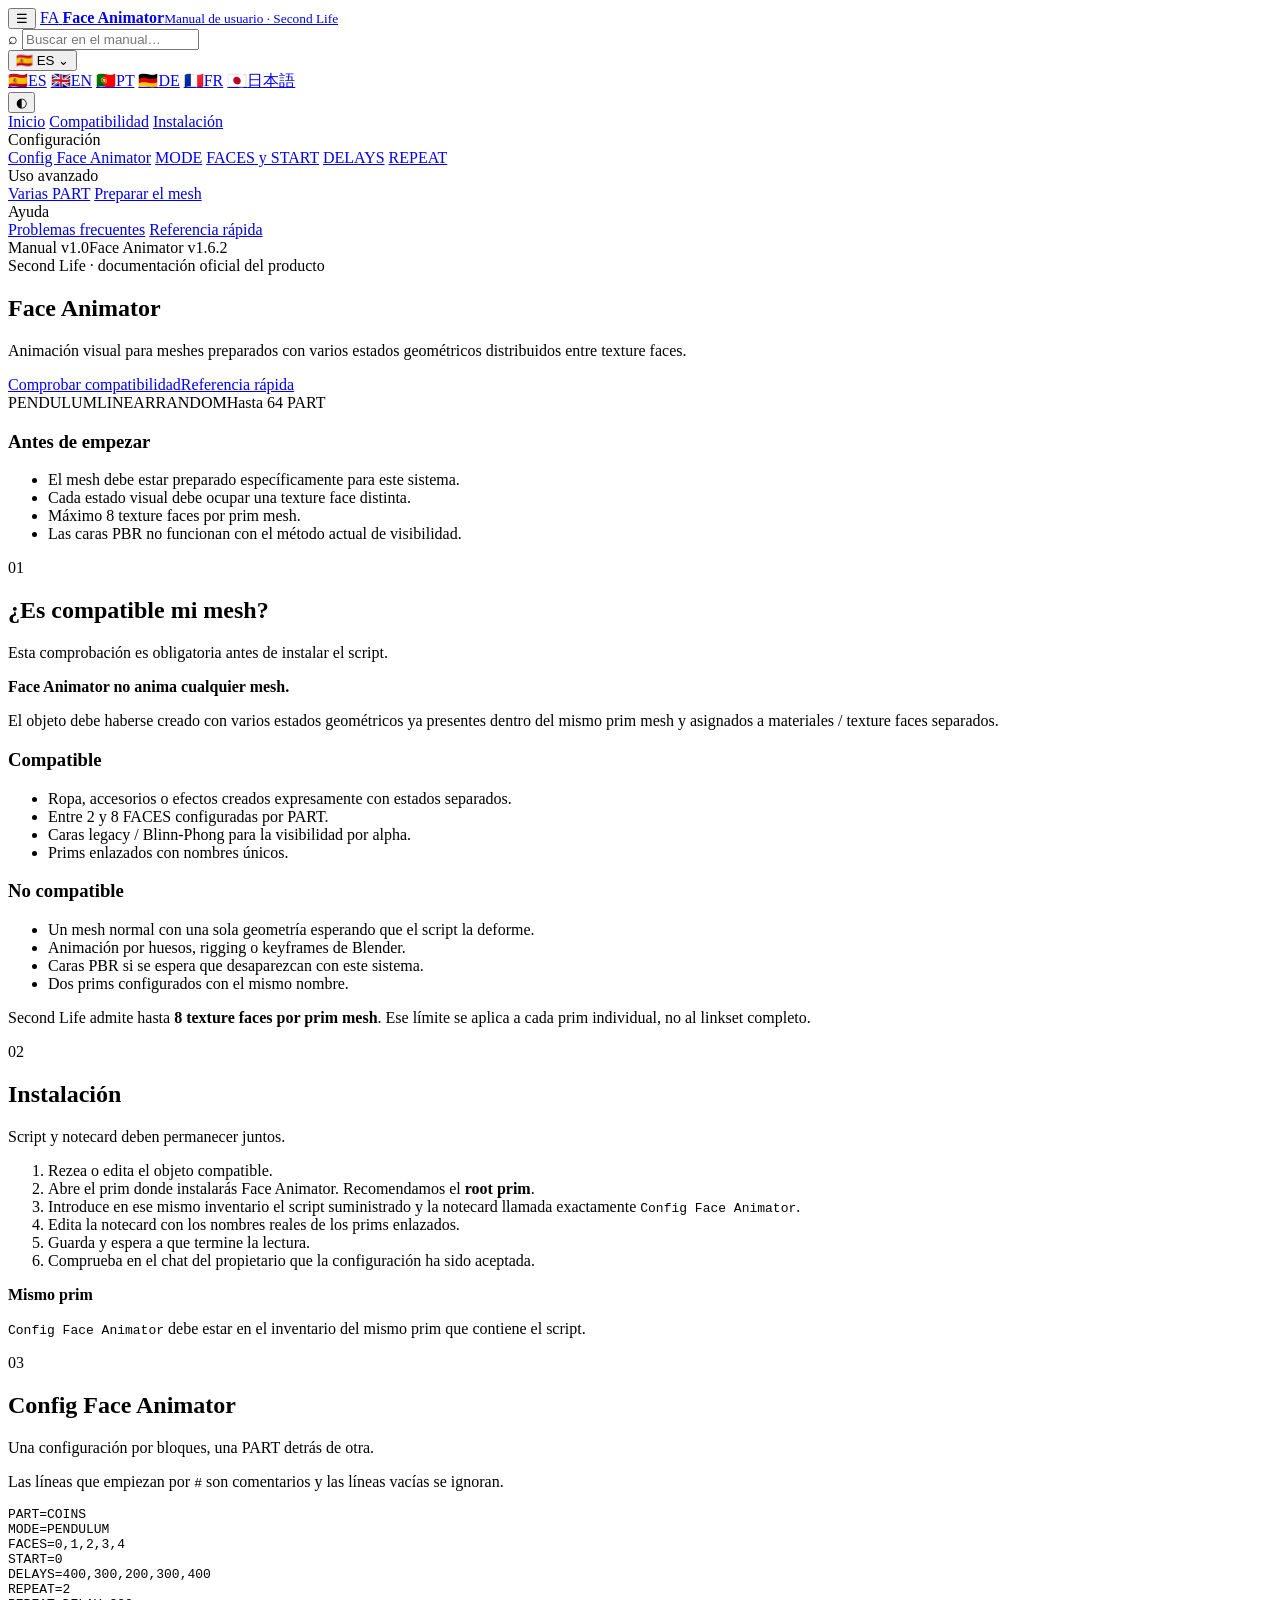
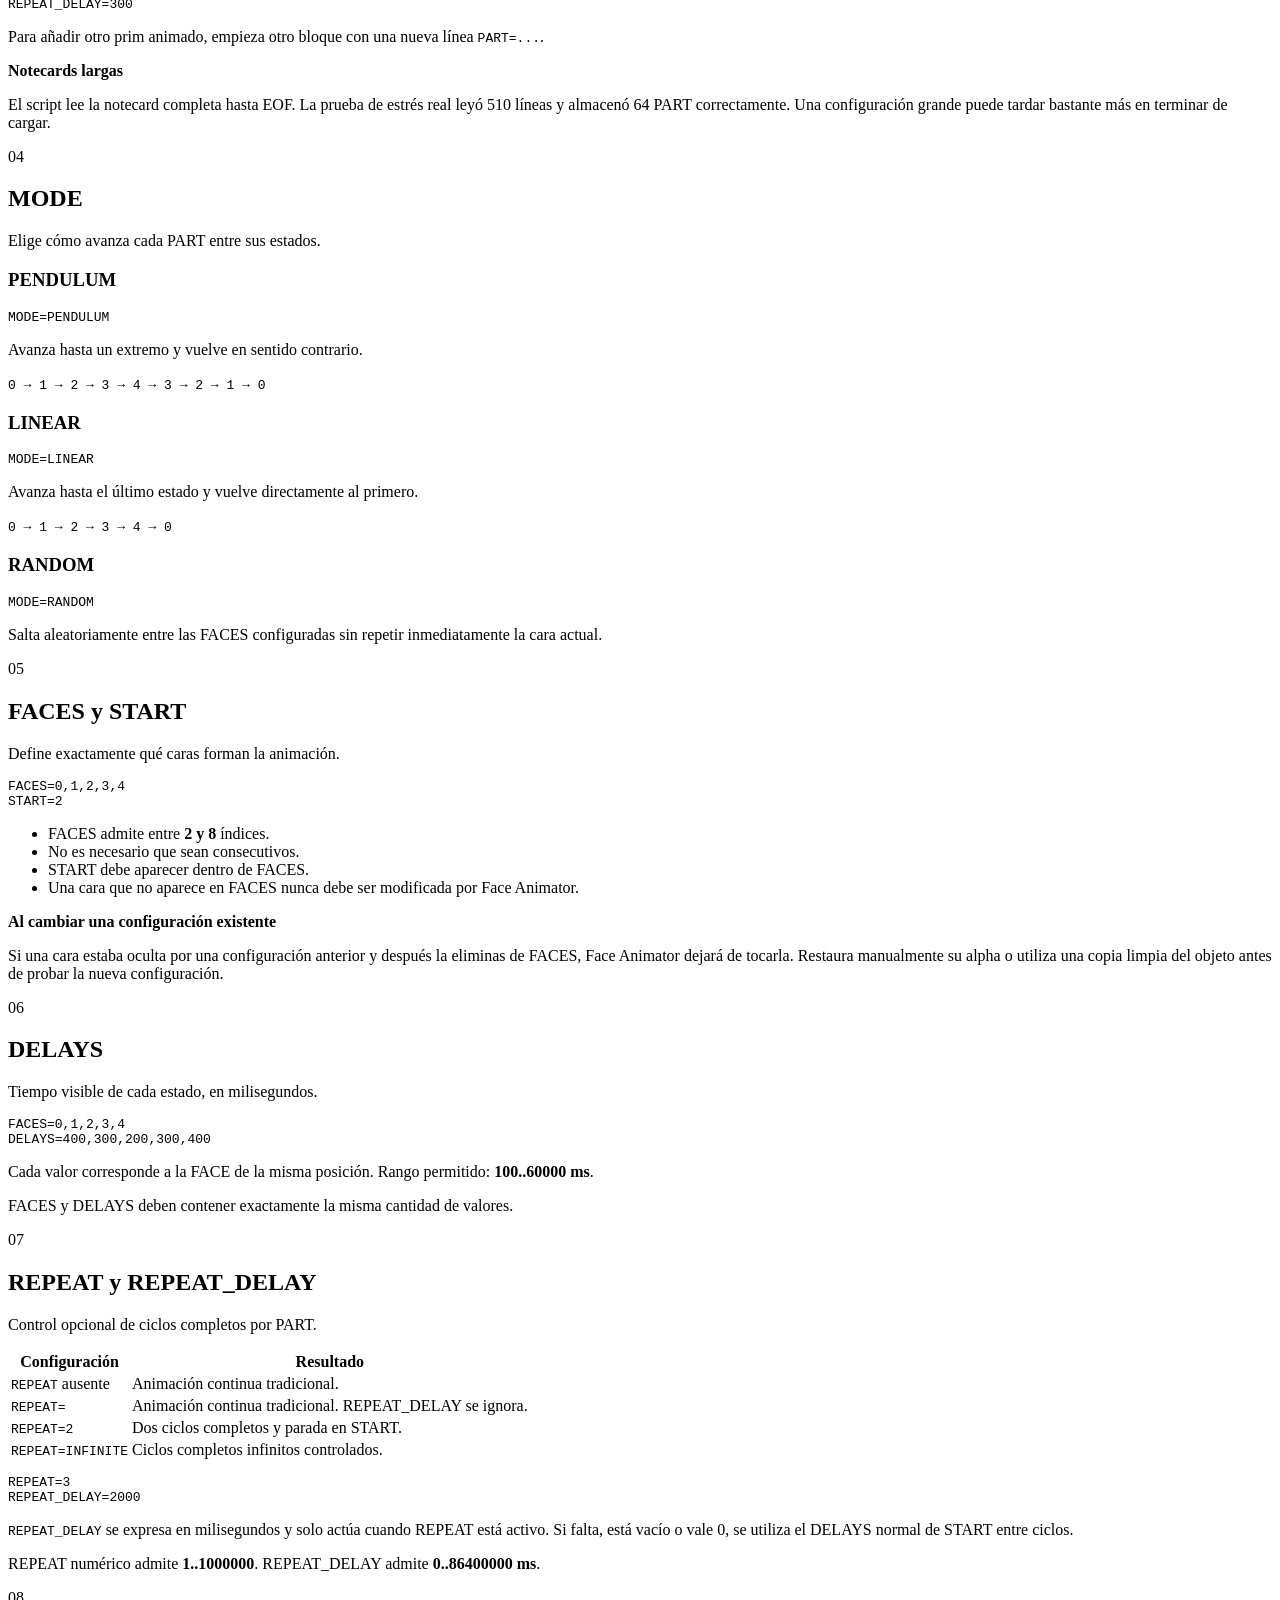
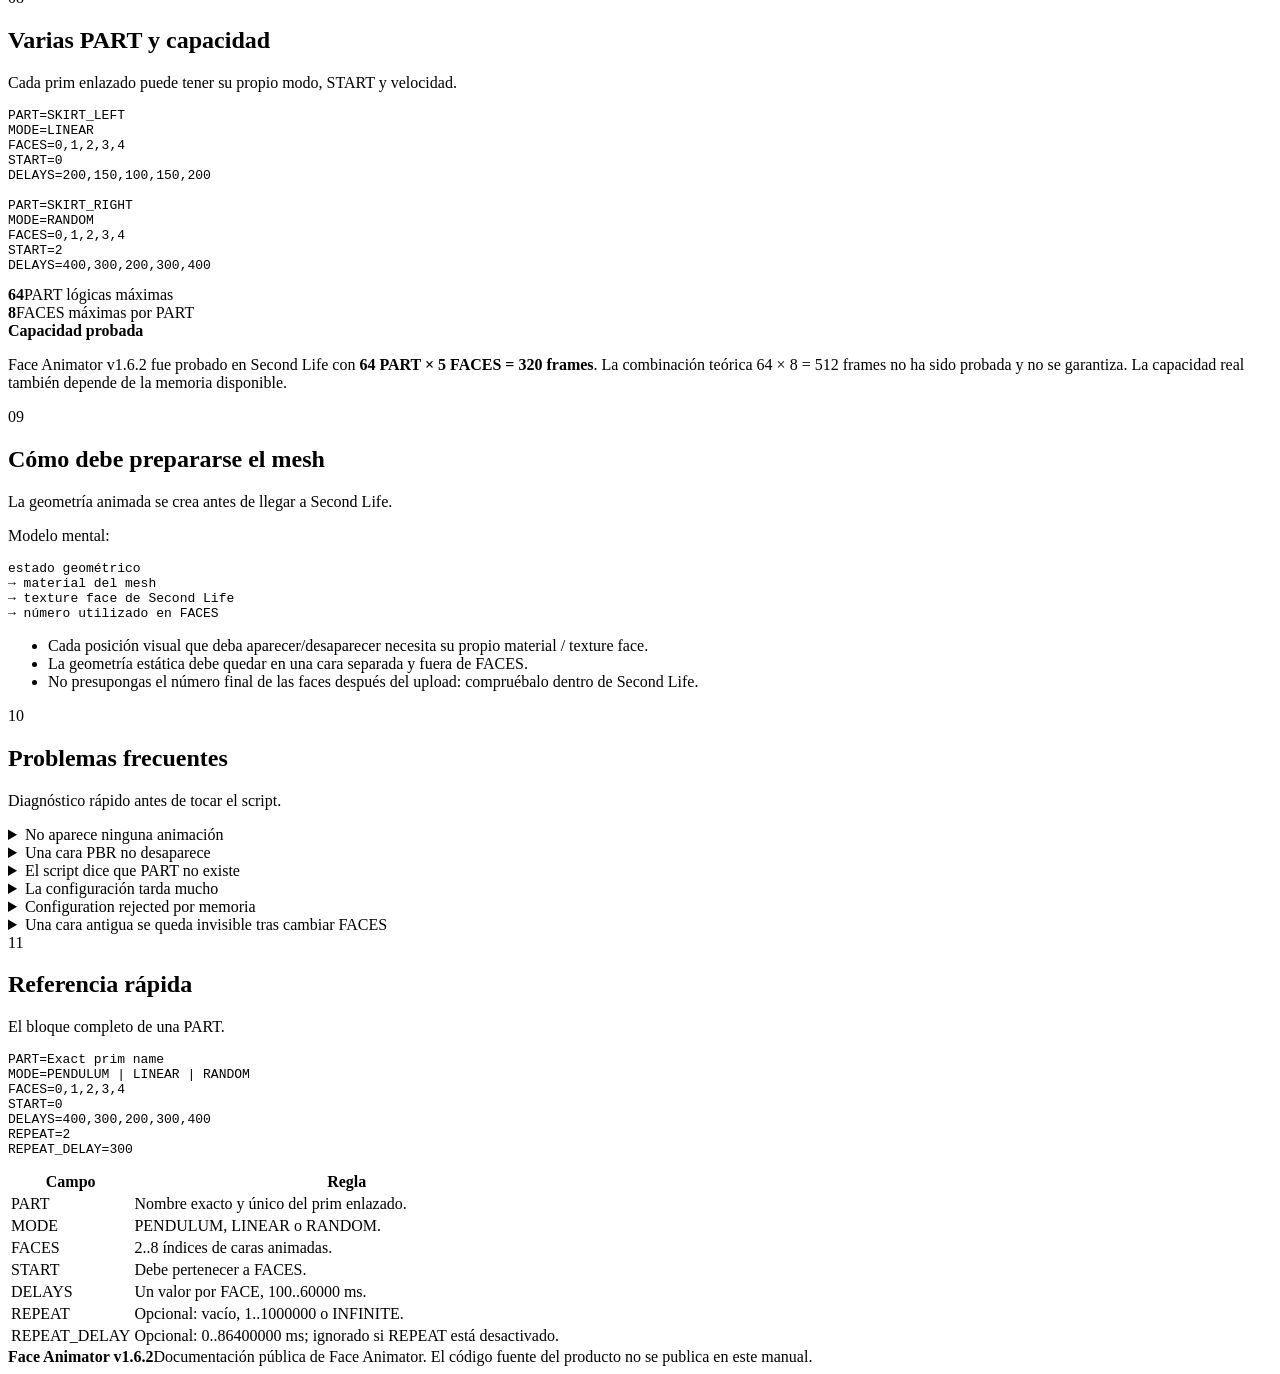
==== docs/index.html @ 22793603 "Publica manual Face Animator: docs/index.html" ====
<!doctype html>
<html lang="es" data-theme="light" data-language="es">
<head>
  <meta charset="utf-8">
  <meta name="viewport" content="width=device-width,initial-scale=1">
  <meta name="description" content="Manual de usuario de Face Animator v1.6.2 para Second Life.">
  <meta name="theme-color" content="#5745d8">
  <title>Face Animator · Manual de usuario</title>
  <link rel="stylesheet" href="./styles.css?v=face-animator-20261009-1">
</head>
<body>
  <header class="topbar">
    <button class="icon-button mobile-only" id="menuButton" aria-label="Menu">☰</button>
    <a class="brand" href="#inicio" aria-label="Face Animator">
      <span class="brand-mark">FA</span>
      <span><strong>Face Animator</strong><small>Manual de usuario · Second Life</small></span>
    </a>
    <div class="top-actions">
      <label class="search">
        <span>⌕</span>
        <input id="searchInput" type="search" placeholder="Buscar en el manual…" aria-label="Buscar en el manual…">
      </label>
      <div class="language-dropdown" id="languageDropdown">
        <button class="language-button" id="languageButton" type="button" aria-label="Language" aria-haspopup="true" aria-expanded="false">
          <span id="currentLanguageFlag" aria-hidden="true">🇪🇸</span>
          <span class="language-code" id="currentLanguageCode">ES</span>
          <span class="language-chevron" aria-hidden="true">⌄</span>
        </button>
        <div class="language-menu" id="languageMenu" role="menu"><a href="./" data-lang="es" role="menuitem"><span aria-hidden="true">🇪🇸</span><span>ES</span></a>
<a href="./en.html" data-lang="en" role="menuitem"><span aria-hidden="true">🇬🇧</span><span>EN</span></a>
<a href="./pt.html" data-lang="pt" role="menuitem"><span aria-hidden="true">🇵🇹</span><span>PT</span></a>
<a href="./de.html" data-lang="de" role="menuitem"><span aria-hidden="true">🇩🇪</span><span>DE</span></a>
<a href="./fr.html" data-lang="fr" role="menuitem"><span aria-hidden="true">🇫🇷</span><span>FR</span></a>
<a href="./ja.html" data-lang="ja" role="menuitem"><span aria-hidden="true">🇯🇵</span><span>日本語</span></a></div>
      </div>
      <button class="icon-button" id="themeButton" aria-label="Theme">◐</button>
    </div>
  </header>
  <div class="layout">
    <aside class="sidebar" id="sidebar">
      <nav>
<a href="#inicio">Inicio</a>
<a href="#compatibilidad">Compatibilidad</a>
<a href="#instalacion">Instalación</a>
<div class="nav-group">Configuración</div>
<a href="#config">Config Face Animator</a>
<a href="#modos">MODE</a>
<a href="#faces">FACES y START</a>
<a href="#delays">DELAYS</a>
<a href="#repeat">REPEAT</a>
<div class="nav-group">Uso avanzado</div>
<a href="#varias-partes">Varias PART</a>
<a href="#mesh">Preparar el mesh</a>
<div class="nav-group">Ayuda</div>
<a href="#problemas">Problemas frecuentes</a>
<a href="#referencia">Referencia rápida</a></nav>
      <div class="sidebar-footer"><span class="pill">Manual v1.0</span><span class="muted">Face Animator v1.6.2</span></div>
    </aside>
    <main class="content" id="content">
      
<section id="inicio" class="hero searchable">
  <div class="hero-copy">
    <span class="eyebrow">Second Life · documentación oficial del producto</span>
    <h1>Face Animator</h1>
    <p class="lead">Animación visual para meshes preparados con varios estados geométricos distribuidos entre texture faces.</p>
    <div class="hero-actions"><a class="button primary" href="#compatibilidad">Comprobar compatibilidad</a><a class="button ghost" href="#referencia">Referencia rápida</a></div>
    <div class="badges"><span>PENDULUM</span><span>LINEAR</span><span>RANDOM</span><span>Hasta 64 PART</span></div>
  </div>
  <div class="hero-card">
    <h3>Antes de empezar</h3>
    <ul class="check-list">
      <li>El mesh debe estar preparado específicamente para este sistema.</li>
      <li>Cada estado visual debe ocupar una texture face distinta.</li>
      <li>Máximo 8 texture faces por prim mesh.</li>
      <li>Las caras PBR no funcionan con el método actual de visibilidad.</li>
    </ul>
  </div>
</section>

<section id="compatibilidad" class="doc-section searchable">
  <div class="section-heading"><span class="step">01</span><div><h2>¿Es compatible mi mesh?</h2><p>Esta comprobación es obligatoria antes de instalar el script.</p></div></div>
  <div class="callout danger"><strong>Face Animator no anima cualquier mesh.</strong><p>El objeto debe haberse creado con varios estados geométricos ya presentes dentro del mismo prim mesh y asignados a materiales / texture faces separados.</p></div>
  <div class="two-col">
    <div><h3>Compatible</h3><ul><li>Ropa, accesorios o efectos creados expresamente con estados separados.</li><li>Entre 2 y 8 FACES configuradas por PART.</li><li>Caras legacy / Blinn-Phong para la visibilidad por alpha.</li><li>Prims enlazados con nombres únicos.</li></ul></div>
    <div><h3>No compatible</h3><ul><li>Un mesh normal con una sola geometría esperando que el script la deforme.</li><li>Animación por huesos, rigging o keyframes de Blender.</li><li>Caras PBR si se espera que desaparezcan con este sistema.</li><li>Dos prims configurados con el mismo nombre.</li></ul></div>
  </div>
  <p>Second Life admite hasta <strong>8 texture faces por prim mesh</strong>. Ese límite se aplica a cada prim individual, no al linkset completo.</p>
</section>

<section id="instalacion" class="doc-section searchable">
  <div class="section-heading"><span class="step">02</span><div><h2>Instalación</h2><p>Script y notecard deben permanecer juntos.</p></div></div>
  <ol>
    <li>Rezea o edita el objeto compatible.</li>
    <li>Abre el prim donde instalarás Face Animator. Recomendamos el <strong>root prim</strong>.</li>
    <li>Introduce en ese mismo inventario el script suministrado y la notecard llamada exactamente <code>Config Face Animator</code>.</li>
    <li>Edita la notecard con los nombres reales de los prims enlazados.</li>
    <li>Guarda y espera a que termine la lectura.</li>
    <li>Comprueba en el chat del propietario que la configuración ha sido aceptada.</li>
  </ol>
  <div class="callout warning"><strong>Mismo prim</strong><p><code>Config Face Animator</code> debe estar en el inventario del mismo prim que contiene el script.</p></div>
</section>

<section id="config" class="doc-section searchable">
  <div class="section-heading"><span class="step">03</span><div><h2>Config Face Animator</h2><p>Una configuración por bloques, una PART detrás de otra.</p></div></div>
  <p>Las líneas que empiezan por <code>#</code> son comentarios y las líneas vacías se ignoran.</p>
  <pre><code>PART=COINS
MODE=PENDULUM
FACES=0,1,2,3,4
START=0
DELAYS=400,300,200,300,400
REPEAT=2
REPEAT_DELAY=300</code></pre>
  <p>Para añadir otro prim animado, empieza otro bloque con una nueva línea <code>PART=...</code>.</p>
  <div class="callout info"><strong>Notecards largas</strong><p>El script lee la notecard completa hasta EOF. La prueba de estrés real leyó 510 líneas y almacenó 64 PART correctamente. Una configuración grande puede tardar bastante más en terminar de cargar.</p></div>
</section>

<section id="modos" class="doc-section searchable">
  <div class="section-heading"><span class="step">04</span><div><h2>MODE</h2><p>Elige cómo avanza cada PART entre sus estados.</p></div></div>
  <div class="cards three">
    <article><h3>PENDULUM</h3><pre><code>MODE=PENDULUM</code></pre><p>Avanza hasta un extremo y vuelve en sentido contrario.</p><code>0 → 1 → 2 → 3 → 4 → 3 → 2 → 1 → 0</code></article>
    <article><h3>LINEAR</h3><pre><code>MODE=LINEAR</code></pre><p>Avanza hasta el último estado y vuelve directamente al primero.</p><code>0 → 1 → 2 → 3 → 4 → 0</code></article>
    <article><h3>RANDOM</h3><pre><code>MODE=RANDOM</code></pre><p>Salta aleatoriamente entre las FACES configuradas sin repetir inmediatamente la cara actual.</p></article>
  </div>
</section>

<section id="faces" class="doc-section searchable">
  <div class="section-heading"><span class="step">05</span><div><h2>FACES y START</h2><p>Define exactamente qué caras forman la animación.</p></div></div>
  <pre><code>FACES=0,1,2,3,4
START=2</code></pre>
  <ul><li>FACES admite entre <strong>2 y 8</strong> índices.</li><li>No es necesario que sean consecutivos.</li><li>START debe aparecer dentro de FACES.</li><li>Una cara que no aparece en FACES nunca debe ser modificada por Face Animator.</li></ul>
  <div class="callout warning"><strong>Al cambiar una configuración existente</strong><p>Si una cara estaba oculta por una configuración anterior y después la eliminas de FACES, Face Animator dejará de tocarla. Restaura manualmente su alpha o utiliza una copia limpia del objeto antes de probar la nueva configuración.</p></div>
</section>

<section id="delays" class="doc-section searchable">
  <div class="section-heading"><span class="step">06</span><div><h2>DELAYS</h2><p>Tiempo visible de cada estado, en milisegundos.</p></div></div>
  <pre><code>FACES=0,1,2,3,4
DELAYS=400,300,200,300,400</code></pre>
  <p>Cada valor corresponde a la FACE de la misma posición. Rango permitido: <strong>100..60000 ms</strong>.</p>
  <p>FACES y DELAYS deben contener exactamente la misma cantidad de valores.</p>
</section>

<section id="repeat" class="doc-section searchable">
  <div class="section-heading"><span class="step">07</span><div><h2>REPEAT y REPEAT_DELAY</h2><p>Control opcional de ciclos completos por PART.</p></div></div>
  <table><thead><tr><th>Configuración</th><th>Resultado</th></tr></thead><tbody>
    <tr><td><code>REPEAT</code> ausente</td><td>Animación continua tradicional.</td></tr>
    <tr><td><code>REPEAT=</code></td><td>Animación continua tradicional. REPEAT_DELAY se ignora.</td></tr>
    <tr><td><code>REPEAT=2</code></td><td>Dos ciclos completos y parada en START.</td></tr>
    <tr><td><code>REPEAT=INFINITE</code></td><td>Ciclos completos infinitos controlados.</td></tr>
  </tbody></table>
  <pre><code>REPEAT=3
REPEAT_DELAY=2000</code></pre>
  <p><code>REPEAT_DELAY</code> se expresa en milisegundos y solo actúa cuando REPEAT está activo. Si falta, está vacío o vale 0, se utiliza el DELAYS normal de START entre ciclos.</p>
  <p>REPEAT numérico admite <strong>1..1000000</strong>. REPEAT_DELAY admite <strong>0..86400000 ms</strong>.</p>
</section>

<section id="varias-partes" class="doc-section searchable">
  <div class="section-heading"><span class="step">08</span><div><h2>Varias PART y capacidad</h2><p>Cada prim enlazado puede tener su propio modo, START y velocidad.</p></div></div>
  <pre><code>PART=SKIRT_LEFT
MODE=LINEAR
FACES=0,1,2,3,4
START=0
DELAYS=200,150,100,150,200

PART=SKIRT_RIGHT
MODE=RANDOM
FACES=0,1,2,3,4
START=2
DELAYS=400,300,200,300,400</code></pre>
  <div class="stats"><div><strong>64</strong><span>PART lógicas máximas</span></div><div><strong>8</strong><span>FACES máximas por PART</span></div></div>
  <div class="callout info"><strong>Capacidad probada</strong><p>Face Animator v1.6.2 fue probado en Second Life con <strong>64 PART × 5 FACES = 320 frames</strong>. La combinación teórica 64 × 8 = 512 frames no ha sido probada y no se garantiza. La capacidad real también depende de la memoria disponible.</p></div>
</section>

<section id="mesh" class="doc-section searchable">
  <div class="section-heading"><span class="step">09</span><div><h2>Cómo debe prepararse el mesh</h2><p>La geometría animada se crea antes de llegar a Second Life.</p></div></div>
  <p>Modelo mental:</p>
  <pre><code>estado geométrico
→ material del mesh
→ texture face de Second Life
→ número utilizado en FACES</code></pre>
  <ul><li>Cada posición visual que deba aparecer/desaparecer necesita su propio material / texture face.</li><li>La geometría estática debe quedar en una cara separada y fuera de FACES.</li><li>No presupongas el número final de las faces después del upload: compruébalo dentro de Second Life.</li></ul>
</section>

<section id="problemas" class="doc-section searchable">
  <div class="section-heading"><span class="step">10</span><div><h2>Problemas frecuentes</h2><p>Diagnóstico rápido antes de tocar el script.</p></div></div>
  <details><summary>No aparece ninguna animación</summary><p>Comprueba que el mesh está preparado por texture faces, que PART coincide exactamente con el nombre del prim y que FACES utiliza índices que realmente existen.</p></details>
  <details><summary>Una cara PBR no desaparece</summary><p>El método actual usa alpha Blinn-Phong. Las caras con material PBR no muestran el cambio de visibilidad mediante este mecanismo.</p></details>
  <details><summary>El script dice que PART no existe</summary><p>PART distingue el nombre exacto del prim. Revisa espacios, puntos, mayúsculas y el nombre real mostrado en el escaneo inicial.</p></details>
  <details><summary>La configuración tarda mucho</summary><p>Las notecards se leen línea por línea. Con cientos de líneas puede tardar perceptiblemente. Espera hasta ver el mensaje de EOF/configuración válida.</p></details>
  <details><summary>Configuration rejected por memoria</summary><p>Reduce el número total de PART o FACES. El límite de 64 PART es lógico, pero la memoria Mono disponible sigue siendo finita.</p></details>
  <details><summary>Una cara antigua se queda invisible tras cambiar FACES</summary><p>Restaura manualmente su alpha o prueba con una copia limpia. Una cara retirada de FACES deja de ser controlada deliberadamente.</p></details>
</section>

<section id="referencia" class="doc-section searchable">
  <div class="section-heading"><span class="step">11</span><div><h2>Referencia rápida</h2><p>El bloque completo de una PART.</p></div></div>
  <pre><code>PART=Exact prim name
MODE=PENDULUM | LINEAR | RANDOM
FACES=0,1,2,3,4
START=0
DELAYS=400,300,200,300,400
REPEAT=2
REPEAT_DELAY=300</code></pre>
  <table><thead><tr><th>Campo</th><th>Regla</th></tr></thead><tbody>
    <tr><td>PART</td><td>Nombre exacto y único del prim enlazado.</td></tr>
    <tr><td>MODE</td><td>PENDULUM, LINEAR o RANDOM.</td></tr>
    <tr><td>FACES</td><td>2..8 índices de caras animadas.</td></tr>
    <tr><td>START</td><td>Debe pertenecer a FACES.</td></tr>
    <tr><td>DELAYS</td><td>Un valor por FACE, 100..60000 ms.</td></tr>
    <tr><td>REPEAT</td><td>Opcional: vacío, 1..1000000 o INFINITE.</td></tr>
    <tr><td>REPEAT_DELAY</td><td>Opcional: 0..86400000 ms; ignorado si REPEAT está desactivado.</td></tr>
  </tbody></table>
</section>
      <div id="noResults" class="no-results" hidden><h2>No hay coincidencias</h2></div>
      <footer class="site-footer"><strong>Face Animator v1.6.2</strong><span>Documentación pública de Face Animator. El código fuente del producto no se publica en este manual.</span></footer>
    </main>
  </div>
  <script src="./app.js?v=face-animator-20261009-1"></script>
</body>
</html>
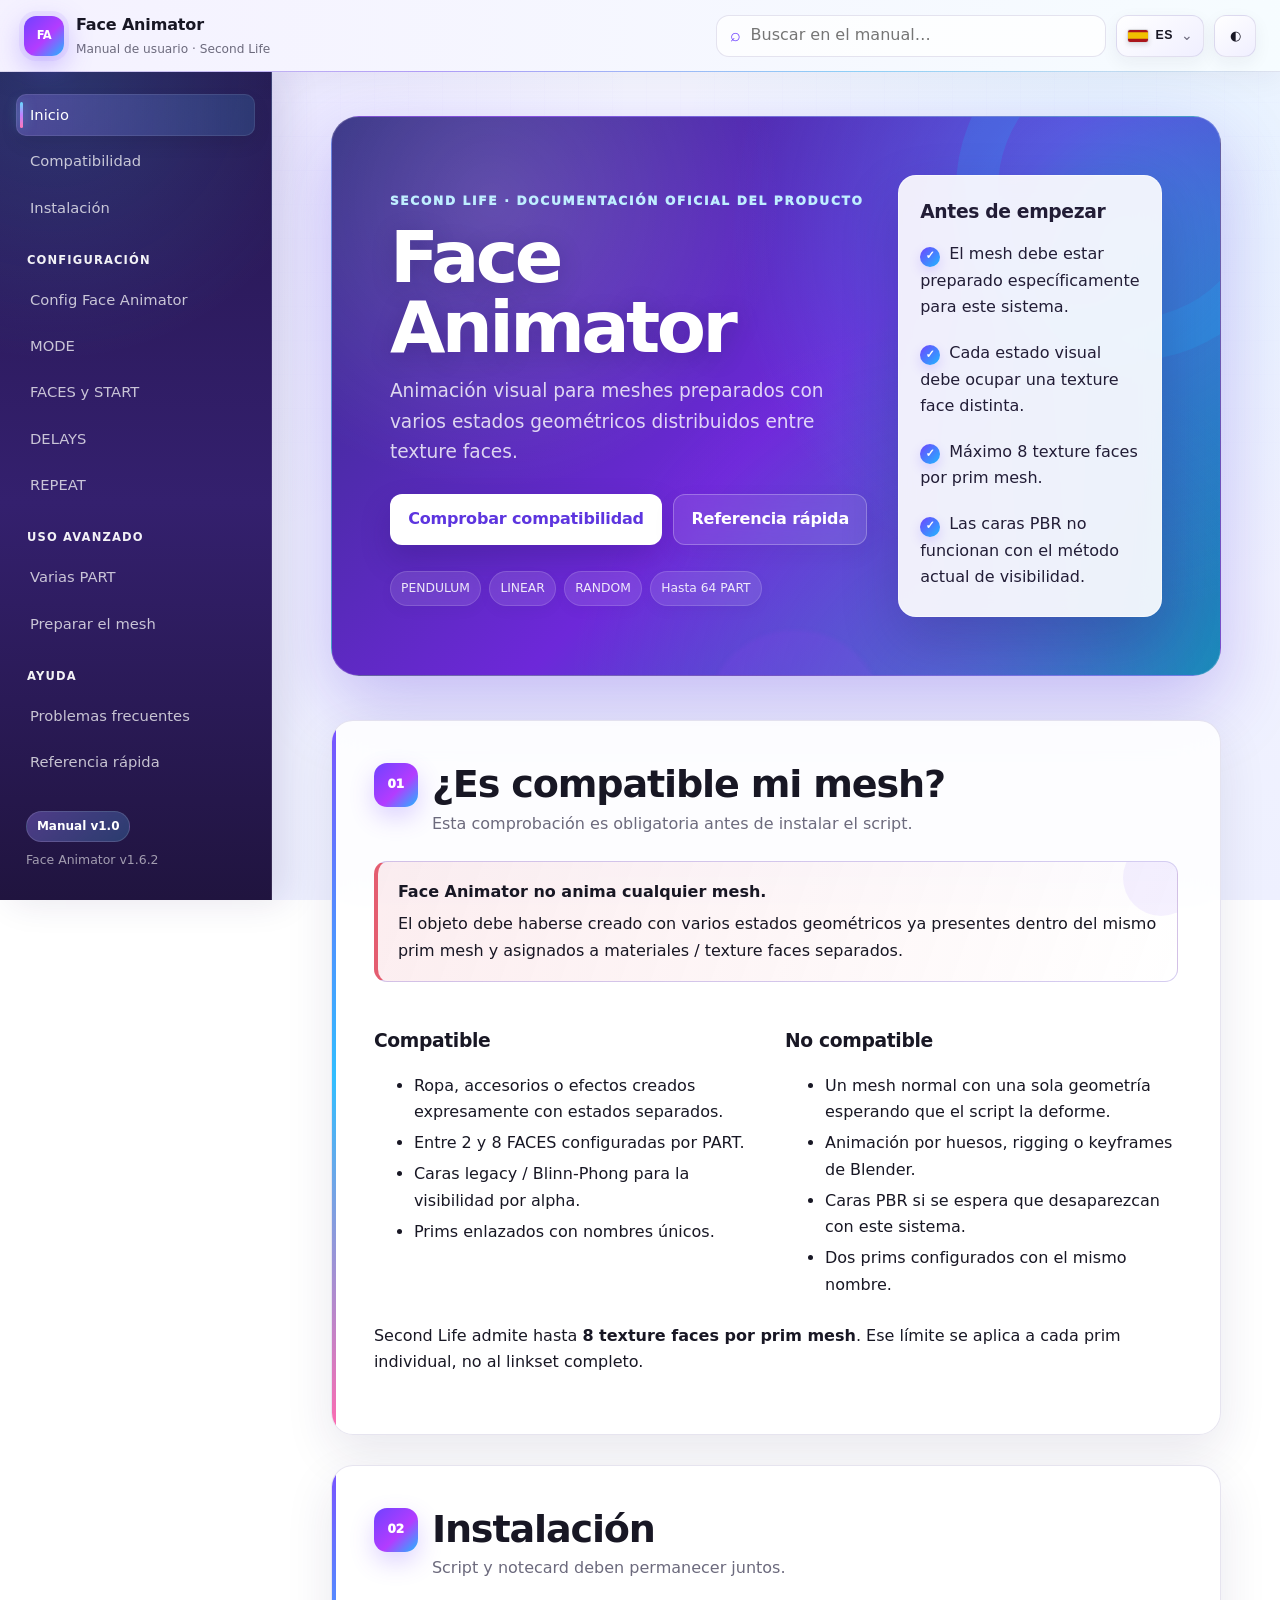
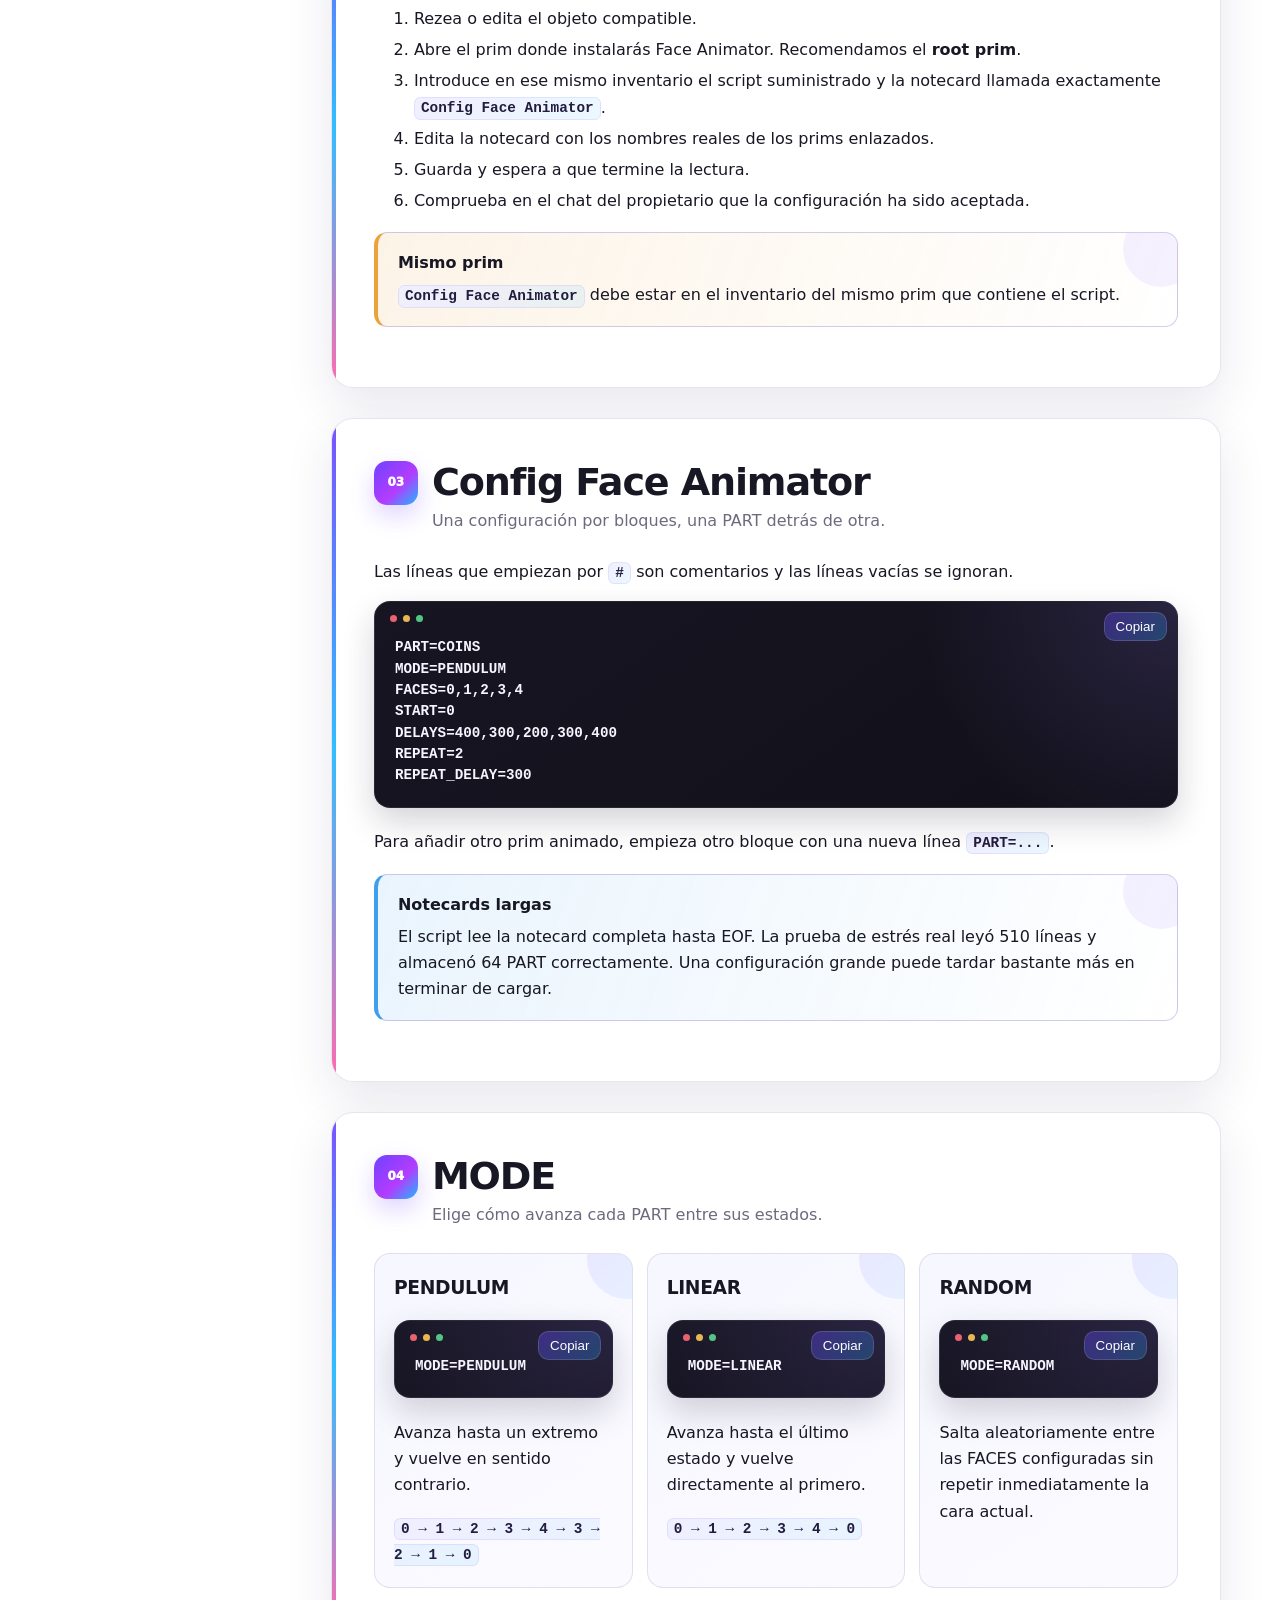
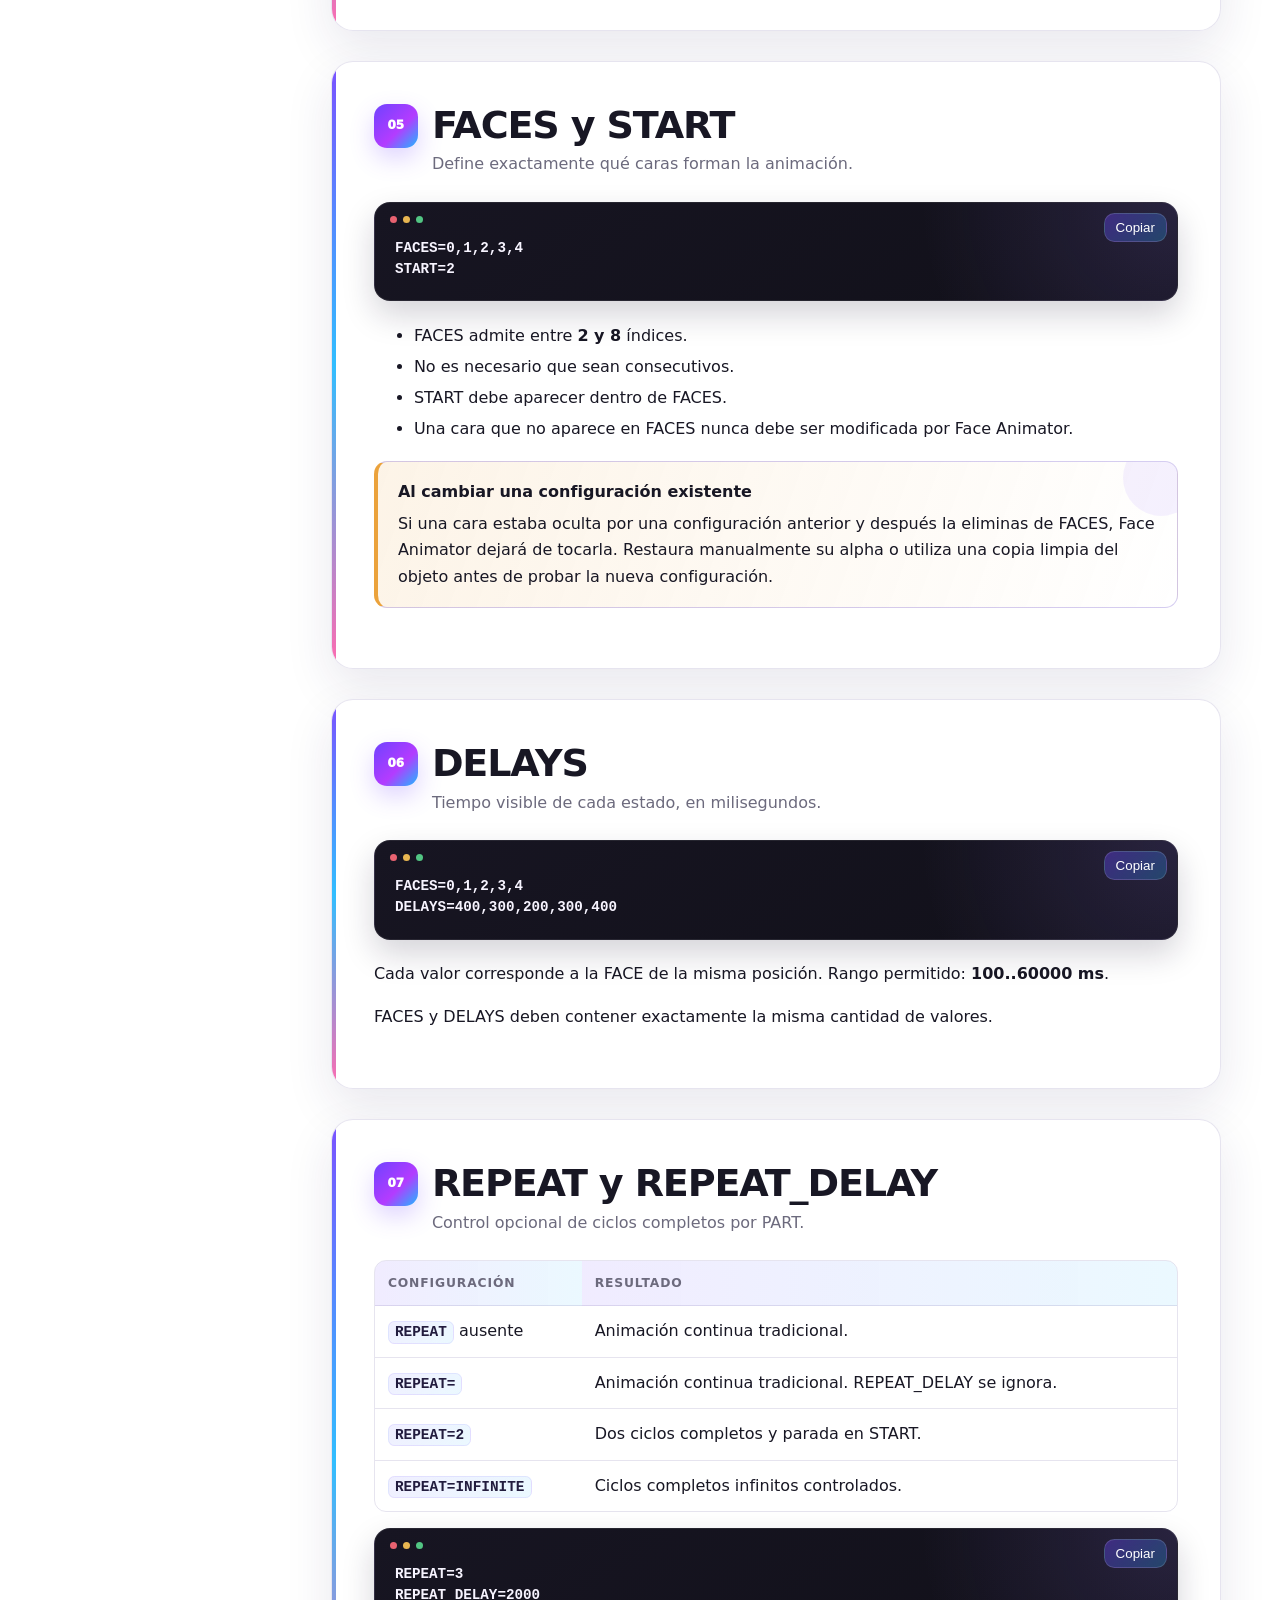
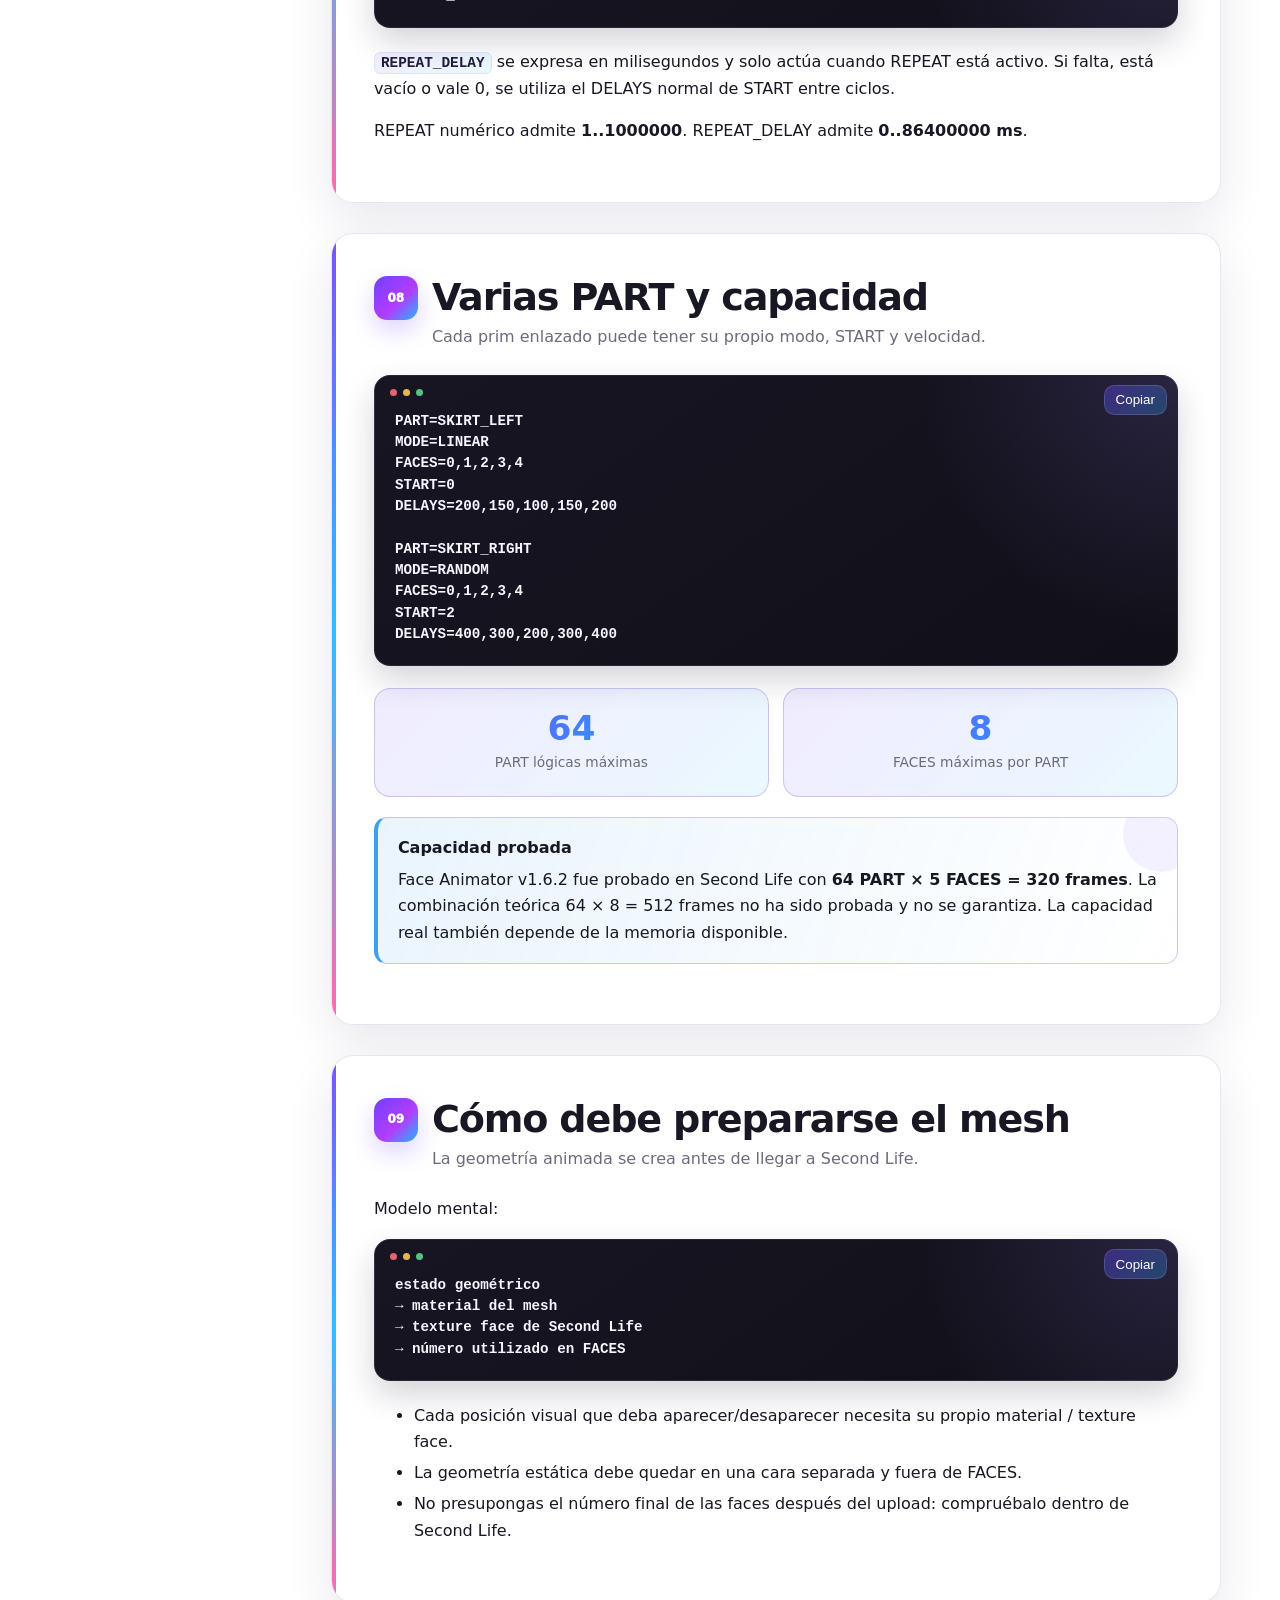
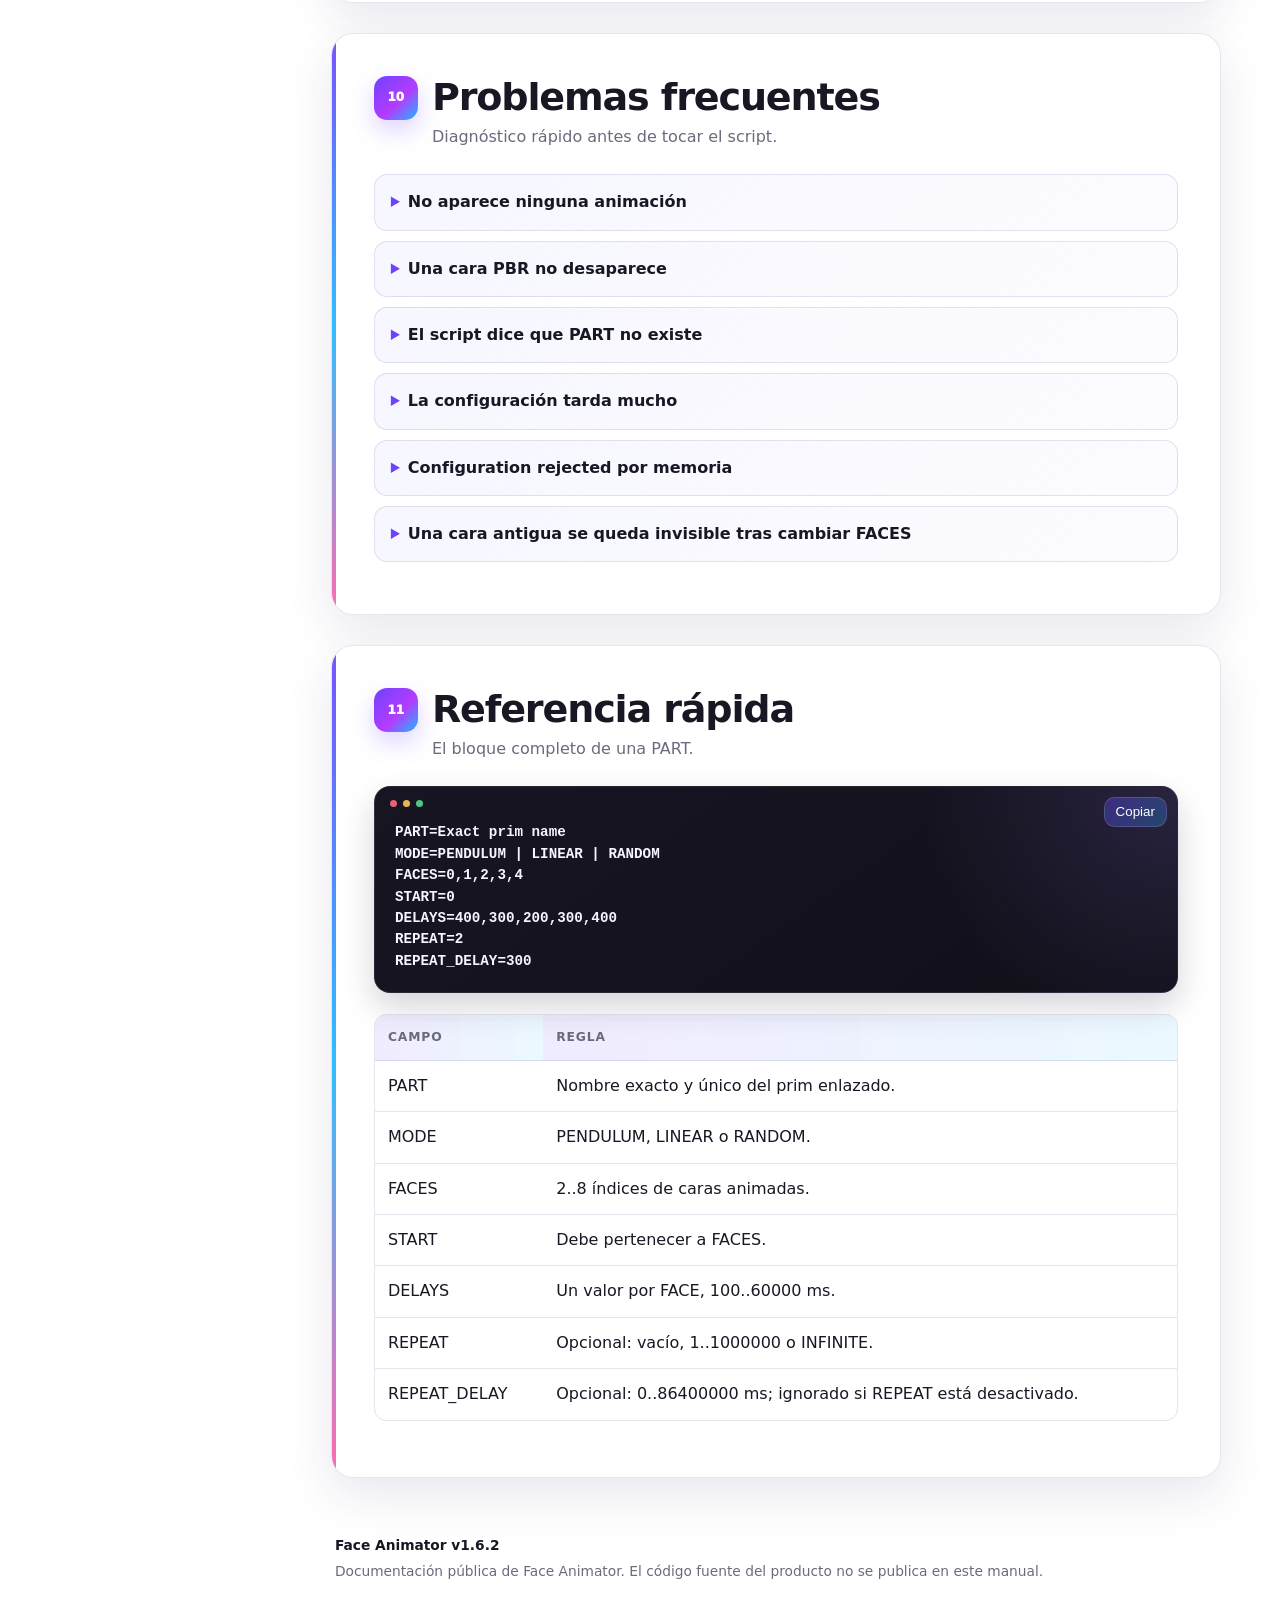
==== commit 19d15c55: "Corrige banderas del selector de idiomas" ====
--- a/docs/index.html
+++ b/docs/index.html
@@ -22,16 +22,18 @@
       </label>
       <div class="language-dropdown" id="languageDropdown">
         <button class="language-button" id="languageButton" type="button" aria-label="Language" aria-haspopup="true" aria-expanded="false">
-          <span id="currentLanguageFlag" aria-hidden="true">🇪🇸</span>
+          <img class="language-flag" width="22" height="14" id="currentLanguageFlag" src="./assets/flags/es.svg" alt="">
           <span class="language-code" id="currentLanguageCode">ES</span>
           <span class="language-chevron" aria-hidden="true">⌄</span>
         </button>
-        <div class="language-menu" id="languageMenu" role="menu"><a href="./" data-lang="es" role="menuitem"><span aria-hidden="true">🇪🇸</span><span>ES</span></a>
-<a href="./en.html" data-lang="en" role="menuitem"><span aria-hidden="true">🇬🇧</span><span>EN</span></a>
-<a href="./pt.html" data-lang="pt" role="menuitem"><span aria-hidden="true">🇵🇹</span><span>PT</span></a>
-<a href="./de.html" data-lang="de" role="menuitem"><span aria-hidden="true">🇩🇪</span><span>DE</span></a>
-<a href="./fr.html" data-lang="fr" role="menuitem"><span aria-hidden="true">🇫🇷</span><span>FR</span></a>
-<a href="./ja.html" data-lang="ja" role="menuitem"><span aria-hidden="true">🇯🇵</span><span>日本語</span></a></div>
+        <div class="language-menu" id="languageMenu" role="menu">
+          <a href="./" data-lang="es" role="menuitem"><img class="language-flag" width="22" height="14" src="./assets/flags/es.svg" alt=""><span>ES</span></a>
+          <a href="./en.html" data-lang="en" role="menuitem"><img class="language-flag" width="22" height="14" src="./assets/flags/gb.svg" alt=""><span>EN</span></a>
+          <a href="./pt.html" data-lang="pt" role="menuitem"><img class="language-flag" width="22" height="14" src="./assets/flags/pt.svg" alt=""><span>PT</span></a>
+          <a href="./de.html" data-lang="de" role="menuitem"><img class="language-flag" width="22" height="14" src="./assets/flags/de.svg" alt=""><span>DE</span></a>
+          <a href="./fr.html" data-lang="fr" role="menuitem"><img class="language-flag" width="22" height="14" src="./assets/flags/fr.svg" alt=""><span>FR</span></a>
+          <a href="./ja.html" data-lang="ja" role="menuitem"><img class="language-flag" width="22" height="14" src="./assets/flags/jp.svg" alt=""><span>日本語</span></a>
+        </div>
       </div>
       <button class="icon-button" id="themeButton" aria-label="Theme">◐</button>
     </div>
@@ -213,6 +215,6 @@
       <footer class="site-footer"><strong>Face Animator v1.6.2</strong><span>Documentación pública de Face Animator. El código fuente del producto no se publica en este manual.</span></footer>
     </main>
   </div>
-  <script src="./app.js?v=face-animator-20261009-1"></script>
+  <script src="./app.js?v=face-animator-20261009-2"></script>
 </body>
 </html>
--- a/docs/styles.css
+++ b/docs/styles.css
@@ -0,0 +1,707 @@
+:root{
+  --bg:#f6f7ff;
+  --bg-2:#eef0ff;
+  --panel:rgba(255,255,255,.86);
+  --panel-solid:#ffffff;
+  --panel-2:#f0efff;
+  --text:#181724;
+  --muted:#6c6a7d;
+  --border:rgba(78,65,140,.14);
+  --accent:#6f42ff;
+  --accent-2:#b33cff;
+  --accent-3:#1fb8ff;
+  --accent-4:#ff5da8;
+  --accent-soft:rgba(111,66,255,.10);
+  --accent-soft-2:rgba(31,184,255,.09);
+  --shadow:0 18px 48px rgba(35,27,88,.10);
+  --shadow-hover:0 24px 58px rgba(74,47,167,.18);
+  --topbar:72px;
+  --sidebar:272px;
+  color-scheme:light;
+}
+html[data-theme="dark"]{
+  --bg:#0d0d14;
+  --bg-2:#12121d;
+  --panel:rgba(24,24,34,.88);
+  --panel-solid:#181822;
+  --panel-2:#222232;
+  --text:#f5f3ff;
+  --muted:#aaa7bd;
+  --border:rgba(180,166,255,.13);
+  --accent:#9f83ff;
+  --accent-2:#d06bff;
+  --accent-3:#47c7ff;
+  --accent-4:#ff78b8;
+  --accent-soft:rgba(159,131,255,.13);
+  --accent-soft-2:rgba(71,199,255,.10);
+  --shadow:0 18px 50px rgba(0,0,0,.28);
+  --shadow-hover:0 26px 62px rgba(0,0,0,.36);
+  color-scheme:dark;
+}
+*{box-sizing:border-box}
+html{scroll-behavior:smooth;scroll-padding-top:92px;overflow-x:hidden}
+body{
+  margin:0;min-width:0;overflow-x:hidden;
+  background:
+    radial-gradient(circle at 12% 8%,rgba(111,66,255,.10),transparent 30rem),
+    radial-gradient(circle at 88% 18%,rgba(31,184,255,.08),transparent 28rem),
+    linear-gradient(180deg,var(--bg),var(--bg-2));
+  background-attachment:fixed;
+  color:var(--text);
+  font:16px/1.65 Inter,ui-sans-serif,system-ui,-apple-system,BlinkMacSystemFont,"Segoe UI",sans-serif
+}
+body::before{
+  content:"";position:fixed;inset:0;z-index:-1;pointer-events:none;opacity:.45;
+  background-image:
+    linear-gradient(rgba(111,66,255,.025) 1px,transparent 1px),
+    linear-gradient(90deg,rgba(111,66,255,.025) 1px,transparent 1px);
+  background-size:34px 34px;
+  mask-image:linear-gradient(to bottom,black,transparent 85%)
+}
+a{color:inherit}
+::selection{background:rgba(111,66,255,.24);color:var(--text)}
+code{
+  font:600 .9em/1.5 ui-monospace,SFMono-Regular,Consolas,monospace;
+  background:linear-gradient(135deg,var(--panel-2),var(--accent-soft-2));
+  color:color-mix(in srgb,var(--text) 88%,var(--accent));
+  padding:.13rem .38rem;border:1px solid color-mix(in srgb,var(--accent) 10%,transparent);border-radius:.4rem
+}
+pre{
+  position:relative;margin:1rem 0 1.35rem;max-width:100%;
+  background:radial-gradient(circle at 100% 0,rgba(159,131,255,.16),transparent 16rem),linear-gradient(145deg,#171522,#111019);
+  color:#f7f4ff;padding:1.25rem;border:1px solid rgba(255,255,255,.08);border-radius:1rem;overflow:auto;
+  box-shadow:0 14px 32px rgba(20,16,42,.18)
+}
+pre::before{content:"";display:block;position:absolute;left:15px;top:13px;width:7px;height:7px;border-radius:50%;background:#ff6b7a;box-shadow:13px 0 #ffc857,26px 0 #59d98e;opacity:.9}
+pre code{display:block;padding:15px 0 0;background:transparent;border:0;color:inherit;font-size:.89rem}
+.copy-button{
+  position:absolute;top:.62rem;right:.65rem;border:1px solid rgba(255,255,255,.14);background:rgba(255,255,255,.08);
+  backdrop-filter:blur(8px);color:#fff;border-radius:.65rem;padding:.38rem .68rem;cursor:pointer;
+  transition:transform .18s ease,background .18s ease,border-color .18s ease
+}
+.copy-button:hover{transform:translateY(-1px);background:rgba(159,131,255,.22);border-color:rgba(159,131,255,.36)}
+.scroll-progress{
+  position:fixed;z-index:40;left:0;top:0;height:3px;width:0;
+  background:linear-gradient(90deg,var(--accent),var(--accent-3),var(--accent-4));
+  box-shadow:0 0 16px color-mix(in srgb,var(--accent) 55%,transparent);pointer-events:none
+}
+.topbar{
+  height:var(--topbar);position:fixed;inset:0 0 auto 0;z-index:20;display:flex;align-items:center;justify-content:space-between;
+  gap:16px;padding:0 24px;background:color-mix(in srgb,var(--panel-solid) 82%,transparent);
+  backdrop-filter:blur(22px) saturate(1.3);border-bottom:1px solid var(--border);box-shadow:0 7px 28px rgba(33,27,67,.05)
+}
+.topbar::after{content:"";position:absolute;left:0;right:0;bottom:-1px;height:1px;background:linear-gradient(90deg,transparent,var(--accent),var(--accent-3),transparent);opacity:.42}
+.brand{display:flex;align-items:center;gap:12px;min-width:0;text-decoration:none}
+.brand-mark{
+  position:relative;width:40px;height:40px;flex:0 0 auto;border-radius:12px;display:grid;place-items:center;overflow:hidden;
+  background:linear-gradient(135deg,var(--accent),var(--accent-2) 55%,var(--accent-3));color:#fff;font-weight:900;
+  box-shadow:0 10px 28px rgba(111,66,255,.30);transform:translateZ(0)
+}
+.brand-mark::after{
+  content:"";position:absolute;inset:-40%;background:linear-gradient(110deg,transparent 30%,rgba(255,255,255,.45),transparent 65%);
+  transform:translateX(-75%) rotate(10deg);animation:brandShine 7s ease-in-out infinite
+}
+@keyframes brandShine{0%,72%{transform:translateX(-85%) rotate(10deg)}86%,100%{transform:translateX(85%) rotate(10deg)}}
+.brand strong,.brand small{display:block;white-space:nowrap}
+.brand strong{letter-spacing:-.01em}
+.brand small{font-size:.76rem;color:var(--muted);margin-top:1px}
+.top-actions{display:flex;align-items:center;gap:10px;min-width:0}
+.search{
+  width:min(390px,38vw);height:42px;display:flex;align-items:center;gap:8px;
+  background:color-mix(in srgb,var(--panel-solid) 72%,transparent);border:1px solid var(--border);border-radius:13px;padding:0 13px;
+  box-shadow:inset 0 1px 0 rgba(255,255,255,.24);transition:border-color .2s ease,box-shadow .2s ease,transform .2s ease
+}
+.search:focus-within{border-color:color-mix(in srgb,var(--accent) 55%,var(--border));box-shadow:0 0 0 4px var(--accent-soft);transform:translateY(-1px)}
+.search span{color:var(--accent);font-size:1.1rem}
+.search input{width:100%;min-width:0;border:0;outline:0;background:transparent;color:var(--text);font:inherit}
+.icon-button{
+  position:relative;overflow:hidden;width:42px;height:42px;border:1px solid var(--border);
+  background:linear-gradient(145deg,var(--panel-solid),var(--panel-2));color:var(--text);border-radius:12px;cursor:pointer;
+  box-shadow:0 6px 18px rgba(37,30,72,.06);transition:transform .2s ease,border-color .2s ease,box-shadow .2s ease,color .2s ease
+}
+.icon-button:hover{transform:translateY(-2px) rotate(-2deg);color:var(--accent);border-color:color-mix(in srgb,var(--accent) 35%,var(--border));box-shadow:0 10px 24px rgba(86,57,178,.13)}
+.layout{display:grid;grid-template-columns:var(--sidebar) minmax(0,1fr);padding-top:var(--topbar);min-height:100vh;width:100%}
+.sidebar{
+  position:fixed;top:var(--topbar);bottom:0;left:0;width:var(--sidebar);padding:22px 16px;
+  background:linear-gradient(180deg,color-mix(in srgb,var(--panel-solid) 92%,transparent),color-mix(in srgb,var(--panel-2) 72%,var(--panel-solid)));
+  border-right:1px solid var(--border);overflow-y:auto;overflow-x:hidden;z-index:15
+}
+.sidebar nav{display:grid;gap:4px}
+.sidebar a{
+  position:relative;display:block;padding:9px 12px 9px 14px;border-radius:10px;color:var(--muted);text-decoration:none;font-size:.92rem;
+  transition:color .18s ease,background .18s ease,transform .18s ease,box-shadow .18s ease
+}
+.sidebar a::before{
+  content:"";position:absolute;left:4px;top:50%;width:3px;height:0;border-radius:99px;transform:translateY(-50%);
+  background:linear-gradient(var(--accent),var(--accent-3));transition:height .18s ease
+}
+.sidebar a:hover{color:var(--accent);background:var(--accent-soft);transform:translateX(3px)}
+.sidebar a.active{color:var(--accent);background:linear-gradient(90deg,var(--accent-soft),var(--accent-soft-2));box-shadow:inset 0 0 0 1px color-mix(in srgb,var(--accent) 10%,transparent)}
+.sidebar a.active::before{height:62%}
+.nav-group{margin:18px 11px 5px;color:var(--text);font-size:.72rem;font-weight:900;letter-spacing:.1em;text-transform:uppercase}
+.sidebar-footer{display:grid;gap:8px;margin:28px 10px 10px}
+.pill{
+  display:inline-flex;width:max-content;padding:.28rem .62rem;border-radius:999px;
+  background:linear-gradient(135deg,var(--accent-soft),var(--accent-soft-2));color:var(--accent);
+  border:1px solid color-mix(in srgb,var(--accent) 18%,transparent);font-size:.75rem;font-weight:900
+}
+.muted{color:var(--muted);font-size:.78rem}
+.content{grid-column:2;min-width:0;width:min(1180px,calc(100vw - var(--sidebar)));max-width:100%;padding:44px clamp(24px,4.6vw,68px) 60px;margin:0 auto}
+.hero{
+  position:relative;isolation:isolate;overflow:hidden;display:grid;
+  grid-template-columns:minmax(0,1.45fr) minmax(260px,.8fr);gap:30px;align-items:center;min-width:0;margin-bottom:44px;
+  padding:clamp(30px,5vw,58px);
+  background:
+    radial-gradient(circle at 8% 5%,rgba(111,66,255,.22),transparent 35%),
+    radial-gradient(circle at 92% 18%,rgba(31,184,255,.20),transparent 28%),
+    radial-gradient(circle at 75% 95%,rgba(255,93,168,.12),transparent 30%),
+    linear-gradient(135deg,color-mix(in srgb,var(--panel-solid) 88%,var(--accent-soft)),color-mix(in srgb,var(--panel-solid) 88%,var(--accent-soft-2)));
+  border:1px solid color-mix(in srgb,var(--accent) 25%,var(--border));border-radius:28px;
+  box-shadow:0 28px 72px rgba(61,40,145,.14)
+}
+.hero::before{
+  content:"";position:absolute;z-index:-1;width:260px;height:260px;right:-80px;top:-100px;border-radius:50%;
+  border:42px solid color-mix(in srgb,var(--accent-3) 18%,transparent);animation:floatOrb 10s ease-in-out infinite alternate
+}
+.hero::after{
+  content:"";position:absolute;z-index:-1;width:180px;height:180px;left:42%;bottom:-135px;border-radius:50%;
+  background:color-mix(in srgb,var(--accent-2) 10%,transparent);filter:blur(2px)
+}
+@keyframes floatOrb{from{transform:translate3d(0,0,0) rotate(0)}to{transform:translate3d(-20px,22px,0) rotate(12deg)}}
+.hero-copy{min-width:0}
+.eyebrow{display:inline-block;color:var(--accent);font-size:.76rem;font-weight:950;letter-spacing:.14em;text-transform:uppercase}
+h1{
+  max-width:100%;font-size:clamp(2.45rem,5.6vw,4.65rem);line-height:.98;margin:.55rem 0 .85rem;letter-spacing:-.05em;
+  background:linear-gradient(120deg,var(--text) 16%,var(--accent) 58%,var(--accent-3));
+  -webkit-background-clip:text;background-clip:text;color:transparent
+}
+.lead{font-size:1.16rem;color:var(--muted);max-width:650px}
+.hero-actions{display:flex;flex-wrap:wrap;gap:11px;margin:26px 0}
+.button{
+  --btn-x:50%;--btn-y:50%;position:relative;isolation:isolate;overflow:hidden;display:inline-flex;align-items:center;justify-content:center;
+  gap:.45rem;min-height:46px;padding:.72rem 1.08rem;border-radius:12px;text-decoration:none;font-weight:850;letter-spacing:-.01em;
+  border:1px solid transparent;transition:transform .2s cubic-bezier(.2,.8,.2,1),box-shadow .2s ease,border-color .2s ease
+}
+.button::before{
+  content:"";position:absolute;z-index:-1;inset:0;
+  background:radial-gradient(circle at var(--btn-x) var(--btn-y),rgba(255,255,255,.42),transparent 34%);
+  opacity:0;transition:opacity .2s ease
+}
+.button:hover::before{opacity:1}
+.button:hover{transform:translateY(-3px) scale(1.015)}
+.button:active{transform:translateY(-1px) scale(.99)}
+.button.primary{background:linear-gradient(135deg,var(--accent),var(--accent-2) 62%,var(--accent-4));color:#fff;box-shadow:0 12px 28px rgba(111,66,255,.26)}
+.button.primary:hover{box-shadow:0 18px 36px rgba(111,66,255,.34)}
+.button.ghost{border-color:var(--border);background:color-mix(in srgb,var(--panel-solid) 84%,transparent);color:var(--text);box-shadow:0 8px 22px rgba(41,33,77,.07)}
+.button.ghost:hover{border-color:color-mix(in srgb,var(--accent) 35%,var(--border));box-shadow:0 14px 30px rgba(79,52,169,.13)}
+.badges{display:flex;flex-wrap:wrap;gap:8px}
+.badges span{
+  padding:.38rem .64rem;background:color-mix(in srgb,var(--panel-solid) 86%,transparent);border:1px solid var(--border);
+  border-radius:999px;font-size:.77rem;color:var(--muted);box-shadow:0 5px 14px rgba(35,27,88,.04);
+  transition:transform .18s ease,border-color .18s ease,color .18s ease
+}
+.badges span:hover{transform:translateY(-2px);border-color:color-mix(in srgb,var(--accent) 30%,var(--border));color:var(--accent)}
+.hero-card,.mini-card{
+  min-width:0;background:color-mix(in srgb,var(--panel-solid) 86%,transparent);backdrop-filter:blur(14px);
+  border:1px solid color-mix(in srgb,var(--accent) 16%,var(--border));border-radius:18px;padding:21px;box-shadow:var(--shadow)
+}
+.hero-card{position:relative;overflow:hidden;transition:transform .25s ease,box-shadow .25s ease,border-color .25s ease}
+.hero-card::after{
+  content:"";position:absolute;inset:0;pointer-events:none;
+  background:linear-gradient(120deg,transparent 30%,rgba(255,255,255,.24) 48%,transparent 65%);
+  transform:translateX(-115%);transition:transform .7s ease
+}
+.hero-card:hover{transform:translateY(-5px) rotate(.2deg);border-color:color-mix(in srgb,var(--accent-3) 34%,var(--border));box-shadow:var(--shadow-hover)}
+.hero-card:hover::after{transform:translateX(115%)}
+.hero-card h3{margin-top:0}
+.check-list{list-style:none;padding:0;margin:0;display:grid;gap:10px}
+.check-list li::before{
+  content:"✓";display:inline-grid;place-items:center;width:20px;height:20px;margin-right:9px;border-radius:50%;
+  background:linear-gradient(135deg,var(--accent),var(--accent-3));color:white;font-size:.7rem;font-weight:950;
+  box-shadow:0 5px 12px rgba(111,66,255,.18)
+}
+
+
+.doc-section{
+  position:relative;overflow:hidden;min-width:0;margin:0 0 30px;padding:clamp(24px,4vw,42px);
+  background:var(--panel);backdrop-filter:blur(18px) saturate(1.12);border:1px solid var(--border);border-radius:22px;
+  box-shadow:var(--shadow);transition:transform .25s ease,border-color .25s ease,box-shadow .25s ease
+}
+.doc-section::before{content:"";position:absolute;inset:0 auto 0 0;width:3px;background:linear-gradient(180deg,var(--accent),var(--accent-3),var(--accent-4));opacity:.55}
+.doc-section:hover{border-color:color-mix(in srgb,var(--accent) 20%,var(--border));box-shadow:var(--shadow-hover)}
+.section-heading{display:flex;gap:14px;align-items:flex-start;margin-bottom:24px}
+.section-heading h2{font-size:clamp(1.72rem,3vw,2.38rem);line-height:1.12;margin:0 0 5px;letter-spacing:-.03em}
+.section-heading p{margin:0;color:var(--muted)}
+.step{
+  flex:0 0 auto;width:44px;height:44px;display:grid;place-items:center;border-radius:13px;
+  background:linear-gradient(135deg,var(--accent-soft),var(--accent-soft-2));color:var(--accent);
+  border:1px solid color-mix(in srgb,var(--accent) 18%,transparent);font-size:.75rem;font-weight:950;
+  box-shadow:0 9px 20px rgba(111,66,255,.10)
+}
+h3{margin-top:1.6rem;margin-bottom:.55rem;letter-spacing:-.018em}
+p{margin:.55rem 0 1rem}
+li{margin:.3rem 0}
+.two-col,.compare{display:grid;grid-template-columns:repeat(2,minmax(0,1fr));gap:18px}
+.cards{display:grid;gap:14px}
+.cards.four{grid-template-columns:repeat(2,minmax(0,1fr))}
+.cards.three{grid-template-columns:repeat(3,minmax(0,1fr))}
+.cards article,.compare article,.feature-list article{
+  position:relative;min-width:0;
+  background:linear-gradient(145deg,var(--bg),color-mix(in srgb,var(--panel-solid) 75%,var(--accent-soft)));
+  border:1px solid var(--border);border-radius:16px;padding:19px;overflow:hidden;
+  transition:transform .22s ease,border-color .22s ease,box-shadow .22s ease
+}
+.cards article:hover,.compare article:hover,.feature-list article:hover{
+  transform:translateY(-4px);border-color:color-mix(in srgb,var(--accent) 30%,var(--border));box-shadow:0 16px 34px rgba(56,39,128,.10)
+}
+.cards article::after,.compare article::after,.feature-list article::after{
+  content:"";position:absolute;width:80px;height:80px;right:-35px;top:-35px;border-radius:50%;
+  background:linear-gradient(135deg,var(--accent-soft),var(--accent-soft-2));transition:transform .25s ease
+}
+.cards article:hover::after,.compare article:hover::after,.feature-list article:hover::after{transform:scale(1.45)}
+.cards article h3,.compare article h3,.feature-list article h3{margin-top:0}
+.cards.compact article{display:grid;gap:2px;text-align:center}
+.cards.compact strong{font-size:1.6rem;color:var(--accent)}
+.cards.compact span{font-size:.85rem;color:var(--muted)}
+.compare-label{
+  display:inline-block;margin-bottom:8px;padding:.24rem .5rem;border-radius:999px;color:var(--accent);
+  background:var(--accent-soft);font-size:.72rem;font-weight:950;text-transform:uppercase;letter-spacing:.08em
+}
+.feature-list{display:grid;gap:14px}
+.callout{
+  position:relative;overflow:hidden;margin:18px 0;padding:17px 19px 17px 20px;
+  border:1px solid color-mix(in srgb,var(--accent) 14%,var(--border));border-left:4px solid var(--accent);
+  border-radius:13px;background:linear-gradient(110deg,var(--accent-soft),transparent)
+}
+.callout::after{content:"";position:absolute;right:-22px;top:-22px;width:76px;height:76px;border-radius:50%;background:color-mix(in srgb,var(--accent) 7%,transparent)}
+.callout p{margin:.35rem 0 0}
+.callout.warning{border-left-color:#eba23b;background:linear-gradient(110deg,rgba(235,162,59,.12),transparent)}
+.callout.danger{border-left-color:#e45d70;background:linear-gradient(110deg,rgba(228,93,112,.11),transparent)}
+.callout.info{border-left-color:#3e9fec;background:linear-gradient(110deg,rgba(62,159,236,.11),transparent)}
+table{
+  width:100%;border-collapse:separate;border-spacing:0;margin:14px 0;overflow:hidden;
+  border:1px solid var(--border);border-radius:12px
+}
+th,td{padding:12px 13px;border-bottom:1px solid var(--border);text-align:left;vertical-align:top}
+tr:last-child td{border-bottom:0}
+th{font-size:.77rem;text-transform:uppercase;letter-spacing:.07em;color:var(--muted);background:linear-gradient(90deg,var(--accent-soft),var(--accent-soft-2))}
+tbody tr{transition:background .18s ease}
+tbody tr:hover{background:var(--accent-soft)}
+.table-wrap{max-width:100%;overflow:auto}
+.stats{display:grid;grid-template-columns:repeat(2,minmax(0,1fr));gap:14px;margin:20px 0}
+.stats div{
+  position:relative;overflow:hidden;display:grid;text-align:center;padding:22px;border:1px solid color-mix(in srgb,var(--accent) 14%,var(--border));
+  border-radius:16px;background:linear-gradient(135deg,var(--accent-soft),var(--accent-soft-2));transition:transform .2s ease,box-shadow .2s ease
+}
+.stats div:hover{transform:translateY(-4px);box-shadow:0 16px 32px rgba(59,40,139,.12)}
+.stats strong{
+  font-size:2.15rem;line-height:1;background:linear-gradient(135deg,var(--accent),var(--accent-3));
+  -webkit-background-clip:text;background-clip:text;color:transparent
+}
+.stats span{margin-top:6px;font-size:.86rem;color:var(--muted)}
+details{
+  border:1px solid var(--border);border-radius:13px;padding:0 16px;margin:10px 0;
+  background:linear-gradient(145deg,var(--bg),color-mix(in srgb,var(--panel-solid) 82%,var(--accent-soft)));
+  transition:border-color .18s ease,box-shadow .18s ease,transform .18s ease
+}
+details:hover{border-color:color-mix(in srgb,var(--accent) 28%,var(--border));transform:translateX(2px)}
+details[open]{box-shadow:0 12px 28px rgba(51,35,118,.08)}
+summary{cursor:pointer;font-weight:850;padding:14px 0;outline:0}
+summary::marker{color:var(--accent)}
+details p{padding-bottom:10px;color:var(--muted)}
+.no-results{text-align:center;padding:50px;background:var(--panel);border:1px solid var(--border);border-radius:18px;margin-bottom:30px;box-shadow:var(--shadow)}
+.site-footer{display:grid;gap:4px;color:var(--muted);font-size:.86rem;padding:26px 4px 10px}
+.site-footer strong{color:var(--text)}
+.mobile-only{display:none}
+mark{background:#ffef8a;color:#332d00;border-radius:3px;padding:0 2px}
+.ripple{
+  position:absolute;border-radius:50%;pointer-events:none;transform:translate(-50%,-50%) scale(0);
+  background:rgba(255,255,255,.40);animation:ripple .55s ease-out forwards
+}
+@keyframes ripple{to{transform:translate(-50%,-50%) scale(6);opacity:0}}
+@media (prefers-reduced-motion:reduce){
+  *,*::before,*::after{scroll-behavior:auto!important;animation-duration:.001ms!important;animation-iteration-count:1!important;transition-duration:.001ms!important}
+}
+@media (max-width:1100px){
+  .hero{grid-template-columns:1fr}
+  .hero-card{max-width:720px}
+  .cards.three{grid-template-columns:1fr}
+}
+@media (max-width:900px){
+  :root{--sidebar:280px}
+  .mobile-only{display:block}
+  .topbar{padding:0 12px}
+  .brand small{display:none}
+  .search{width:min(300px,46vw)}
+  .layout{display:block}
+  .sidebar{transform:translateX(-105%);transition:transform .22s cubic-bezier(.2,.8,.2,1);box-shadow:var(--shadow-hover)}
+  .sidebar.open{transform:translateX(0)}
+  .content{width:100%;max-width:100%;padding:26px 16px 48px}
+}
+@media (max-width:640px){
+  .topbar{gap:8px}
+  .brand strong{font-size:.9rem}
+  .search{display:none}
+  .hero{padding:27px 20px;border-radius:21px}
+  h1{font-size:clamp(2.45rem,15vw,3.55rem)}
+  .hero-actions{display:grid;grid-template-columns:1fr 1fr}
+  .button{padding:.68rem .78rem;font-size:.92rem}
+  .two-col,.compare,.cards.four,.cards.three,.stats{grid-template-columns:1fr}
+  .doc-section{padding:23px 18px;border-radius:17px}
+  .section-heading{gap:10px}
+  .step{width:36px;height:36px}
+  table{font-size:.88rem}
+}
+
+
+/* =========================================================
+   VISUAL V2 — contraste y personalidad
+   ========================================================= */
+
+.sidebar{
+  background:
+    radial-gradient(circle at 20% 0,rgba(71,199,255,.18),transparent 18rem),
+    linear-gradient(180deg,#26164f 0%,#34206e 52%,#20143f 100%);
+  border-right:1px solid rgba(255,255,255,.10);
+  box-shadow:12px 0 35px rgba(40,22,94,.12);
+}
+.sidebar a{
+  color:rgba(255,255,255,.74);
+}
+.sidebar a:hover{
+  color:#fff;
+  background:rgba(255,255,255,.10);
+}
+.sidebar a.active{
+  color:#fff;
+  background:linear-gradient(90deg,rgba(157,131,255,.30),rgba(71,199,255,.15));
+  box-shadow:inset 0 0 0 1px rgba(255,255,255,.09),0 8px 18px rgba(0,0,0,.08);
+}
+.sidebar a::before{
+  background:linear-gradient(#64dcff,#c081ff,#ff78b8);
+  box-shadow:0 0 12px rgba(100,220,255,.55);
+}
+.nav-group{
+  color:rgba(255,255,255,.94);
+}
+.sidebar .muted{
+  color:rgba(255,255,255,.58);
+}
+.sidebar .pill{
+  color:#fff;
+  background:linear-gradient(135deg,rgba(159,131,255,.35),rgba(71,199,255,.22));
+  border-color:rgba(255,255,255,.13);
+}
+
+.topbar{
+  background:
+    linear-gradient(90deg,
+      color-mix(in srgb,var(--panel-solid) 93%,#6f42ff 7%),
+      color-mix(in srgb,var(--panel-solid) 96%,#1fb8ff 4%));
+}
+.brand-mark{
+  box-shadow:0 9px 28px rgba(111,66,255,.36),0 0 0 5px rgba(111,66,255,.07);
+}
+
+.hero{
+  color:#fff;
+  background:
+    radial-gradient(circle at 18% 15%,rgba(255,255,255,.16),transparent 18rem),
+    radial-gradient(circle at 88% 20%,rgba(71,199,255,.42),transparent 24rem),
+    radial-gradient(circle at 70% 105%,rgba(255,93,168,.30),transparent 24rem),
+    linear-gradient(135deg,#4c28d7 0%,#7d38e8 52%,#1b9fe4 100%);
+  border-color:rgba(255,255,255,.18);
+  box-shadow:0 28px 74px rgba(76,40,215,.27);
+}
+.hero h1{
+  background:none;
+  color:#fff;
+  text-shadow:0 5px 24px rgba(20,10,65,.22);
+}
+.hero .lead{
+  color:rgba(255,255,255,.80);
+}
+.hero .eyebrow{
+  color:#bfeeff;
+}
+.hero .badges span{
+  color:rgba(255,255,255,.88);
+  background:rgba(255,255,255,.11);
+  border-color:rgba(255,255,255,.14);
+  backdrop-filter:blur(8px);
+}
+.hero .badges span:hover{
+  color:#fff;
+  border-color:rgba(255,255,255,.35);
+  background:rgba(255,255,255,.17);
+}
+.hero .button.primary{
+  background:#fff;
+  color:#5d35df;
+  box-shadow:0 14px 30px rgba(34,15,92,.22);
+}
+.hero .button.primary:hover{
+  box-shadow:0 20px 38px rgba(34,15,92,.30);
+}
+.hero .button.ghost{
+  color:#fff;
+  background:rgba(255,255,255,.10);
+  border-color:rgba(255,255,255,.26);
+  backdrop-filter:blur(10px);
+}
+.hero .button.ghost:hover{
+  background:rgba(255,255,255,.18);
+  border-color:rgba(255,255,255,.42);
+}
+.hero-card{
+  color:#221d36;
+  background:rgba(255,255,255,.91);
+  border-color:rgba(255,255,255,.46);
+  box-shadow:0 24px 58px rgba(25,12,75,.20);
+}
+.hero-card .check-list li::before{
+  background:linear-gradient(135deg,#7043ff,#1fb8ff);
+}
+
+.step{
+  color:#fff;
+  background:linear-gradient(135deg,var(--accent),var(--accent-2) 58%,var(--accent-3));
+  border:0;
+  box-shadow:0 10px 24px rgba(111,66,255,.23);
+}
+.doc-section::before{
+  width:4px;
+  opacity:.92;
+}
+.cards article:hover,.compare article:hover,.feature-list article:hover{
+  transform:translateY(-6px) scale(1.006);
+}
+.copy-button{
+  background:linear-gradient(135deg,rgba(111,66,255,.38),rgba(31,184,255,.25));
+}
+.copy-button:hover{
+  background:linear-gradient(135deg,rgba(159,131,255,.65),rgba(71,199,255,.40));
+}
+.icon-button:active,.button:active{
+  transform:translateY(0) scale(.96);
+}
+
+@media (max-width:900px){
+  .sidebar{
+    box-shadow:18px 0 45px rgba(20,11,55,.35);
+  }
+}
+
+
+/* MULTILINGUAL CONTROL */
+.language-control{
+  height:42px;
+  display:flex;
+  align-items:center;
+  gap:6px;
+  padding:0 9px 0 10px;
+  border:1px solid var(--border);
+  border-radius:12px;
+  background:linear-gradient(145deg,var(--panel-solid),var(--panel-2));
+  color:var(--text);
+  box-shadow:0 6px 18px rgba(37,30,72,.06);
+  transition:transform .2s ease,border-color .2s ease,box-shadow .2s ease;
+}
+.language-control:hover{
+  transform:translateY(-2px);
+  border-color:color-mix(in srgb,var(--accent) 35%,var(--border));
+  box-shadow:0 10px 24px rgba(86,57,178,.13);
+}
+.language-icon{
+  color:var(--accent);
+  font-size:.95rem;
+  font-weight:900;
+  line-height:1;
+}
+.language-select{
+  appearance:none;
+  -webkit-appearance:none;
+  border:0;
+  outline:0;
+  background:transparent;
+  color:var(--text);
+  font:800 .78rem/1 Inter,ui-sans-serif,system-ui,sans-serif;
+  cursor:pointer;
+  padding:0 12px 0 0;
+  background-image:
+    linear-gradient(45deg,transparent 50%,var(--muted) 50%),
+    linear-gradient(135deg,var(--muted) 50%,transparent 50%);
+  background-position:
+    calc(100% - 5px) 50%,
+    calc(100% - 1px) 50%;
+  background-size:4px 4px,4px 4px;
+  background-repeat:no-repeat;
+}
+.language-select option{
+  background:var(--panel-solid);
+  color:var(--text);
+}
+@media(max-width:640px){
+  .language-control{padding:0 7px}
+  .language-icon{display:none}
+  .language-select{font-size:.72rem}
+}
+
+
+/* REAL FLAG DROPDOWN */
+.language-dropdown{
+  position:relative;
+  z-index:35;
+}
+.language-button{
+  height:42px;
+  min-width:86px;
+  display:flex;
+  align-items:center;
+  justify-content:center;
+  gap:8px;
+  padding:0 10px;
+  border:1px solid var(--border);
+  border-radius:12px;
+  background:linear-gradient(145deg,var(--panel-solid),var(--panel-2));
+  color:var(--text);
+  cursor:pointer;
+  box-shadow:0 6px 18px rgba(37,30,72,.06);
+  transition:transform .2s ease,border-color .2s ease,box-shadow .2s ease;
+}
+.language-button:hover,
+.language-button[aria-expanded="true"]{
+  transform:translateY(-2px);
+  border-color:color-mix(in srgb,var(--accent) 38%,var(--border));
+  box-shadow:0 10px 26px rgba(86,57,178,.14);
+}
+.language-flag{
+  width:24px;
+  height:16px;
+  flex:0 0 24px;
+  display:block;
+  object-fit:cover;
+  border-radius:3px;
+  border:1px solid rgba(0,0,0,.13);
+  box-shadow:0 2px 5px rgba(0,0,0,.12);
+}
+html[data-theme="dark"] .language-flag{
+  border-color:rgba(255,255,255,.22);
+}
+.language-code{
+  font-size:.77rem;
+  line-height:1;
+  font-weight:900;
+  letter-spacing:.04em;
+}
+.language-chevron{
+  margin-left:1px;
+  color:var(--muted);
+  font-size:.85rem;
+  line-height:1;
+  transition:transform .18s ease;
+}
+.language-button[aria-expanded="true"] .language-chevron{
+  transform:rotate(180deg);
+}
+.language-menu{
+  position:absolute;
+  top:calc(100% + 9px);
+  right:0;
+  width:142px;
+  display:grid;
+  gap:3px;
+  padding:7px;
+  visibility:hidden;
+  opacity:0;
+  transform:translateY(-7px) scale(.98);
+  transform-origin:top right;
+  pointer-events:none;
+  background:color-mix(in srgb,var(--panel-solid) 94%,transparent);
+  backdrop-filter:blur(18px) saturate(1.25);
+  border:1px solid var(--border);
+  border-radius:14px;
+  box-shadow:0 18px 44px rgba(31,23,72,.20);
+  transition:opacity .16s ease,transform .16s ease,visibility .16s ease;
+}
+.language-menu.open{
+  visibility:visible;
+  opacity:1;
+  transform:translateY(0) scale(1);
+  pointer-events:auto;
+}
+.language-menu a{
+  display:flex;
+  align-items:center;
+  gap:10px;
+  min-height:38px;
+  padding:7px 9px;
+  border-radius:9px;
+  color:var(--text);
+  text-decoration:none;
+  font-size:.8rem;
+  font-weight:850;
+  transition:background .16s ease,transform .16s ease,color .16s ease;
+}
+.language-menu a:hover{
+  background:var(--accent-soft);
+  color:var(--accent);
+  transform:translateX(2px);
+}
+.language-menu a.active{
+  background:linear-gradient(90deg,var(--accent-soft),var(--accent-soft-2));
+  color:var(--accent);
+}
+.language-menu a.active::after{
+  content:"✓";
+  margin-left:auto;
+  font-weight:950;
+}
+@media(max-width:640px){
+  .language-button{
+    min-width:74px;
+    padding:0 8px;
+    gap:6px;
+  }
+  .language-flag{
+    width:22px;
+    height:15px;
+    flex-basis:22px;
+  }
+  .language-menu{
+    width:136px;
+  }
+}
+
+
+/* FLAG SIZE FIX */
+.language-flag{
+  width:22px !important;
+  height:14px !important;
+  min-width:22px !important;
+  max-width:22px !important;
+  min-height:14px !important;
+  max-height:14px !important;
+  flex:0 0 22px !important;
+  object-fit:cover !important;
+}
+.language-menu{
+  width:132px !important;
+}
+.language-menu a{
+  min-height:34px !important;
+  padding:6px 8px !important;
+  gap:9px !important;
+}
+.language-button{
+  min-width:82px !important;
+  gap:7px !important;
+}
+
+/* FACE ANIMATOR adjustments */
+.brand-mark{font-size:.72rem;letter-spacing:-.04em}
+.hero{background:
+  radial-gradient(circle at 18% 15%,rgba(255,255,255,.16),transparent 18rem),
+  radial-gradient(circle at 88% 20%,rgba(34,211,238,.40),transparent 24rem),
+  radial-gradient(circle at 70% 105%,rgba(168,85,247,.33),transparent 24rem),
+  linear-gradient(135deg,#312e81 0%,#6d28d9 52%,#0891b2 100%)}
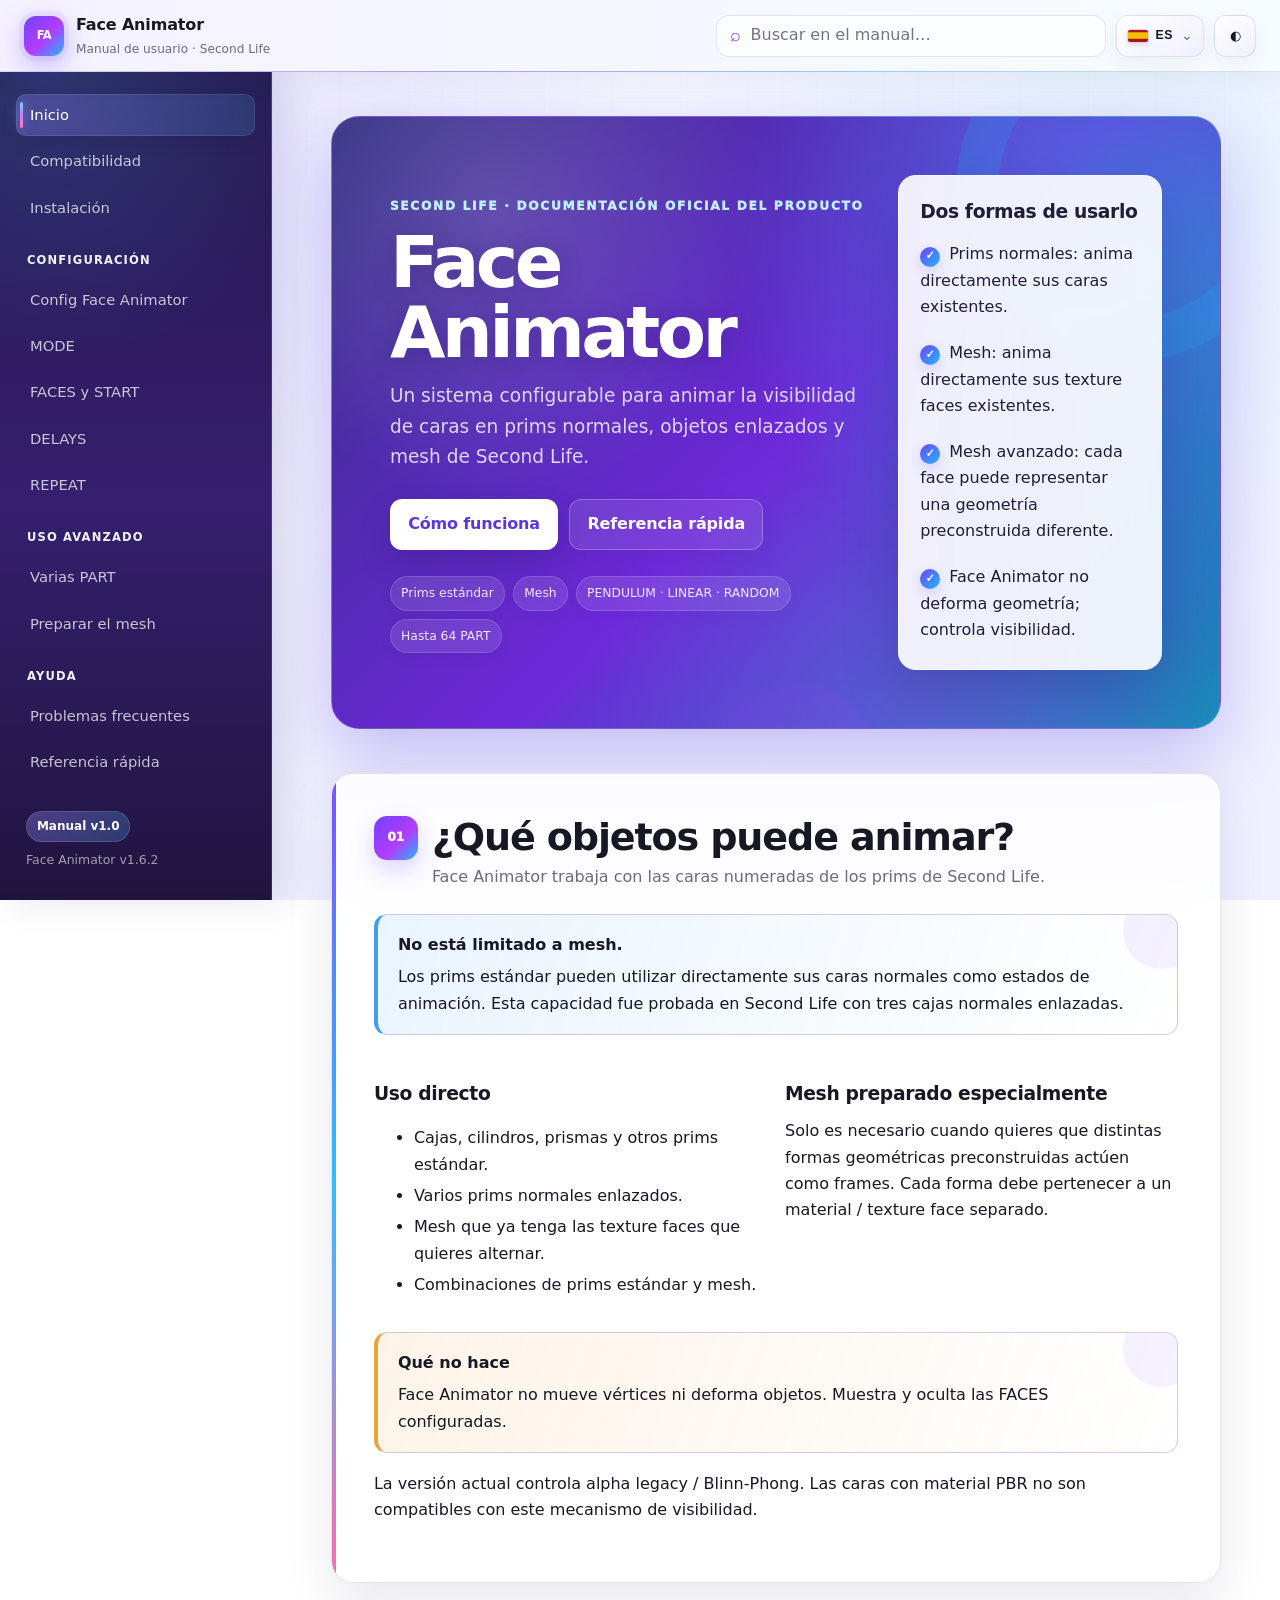
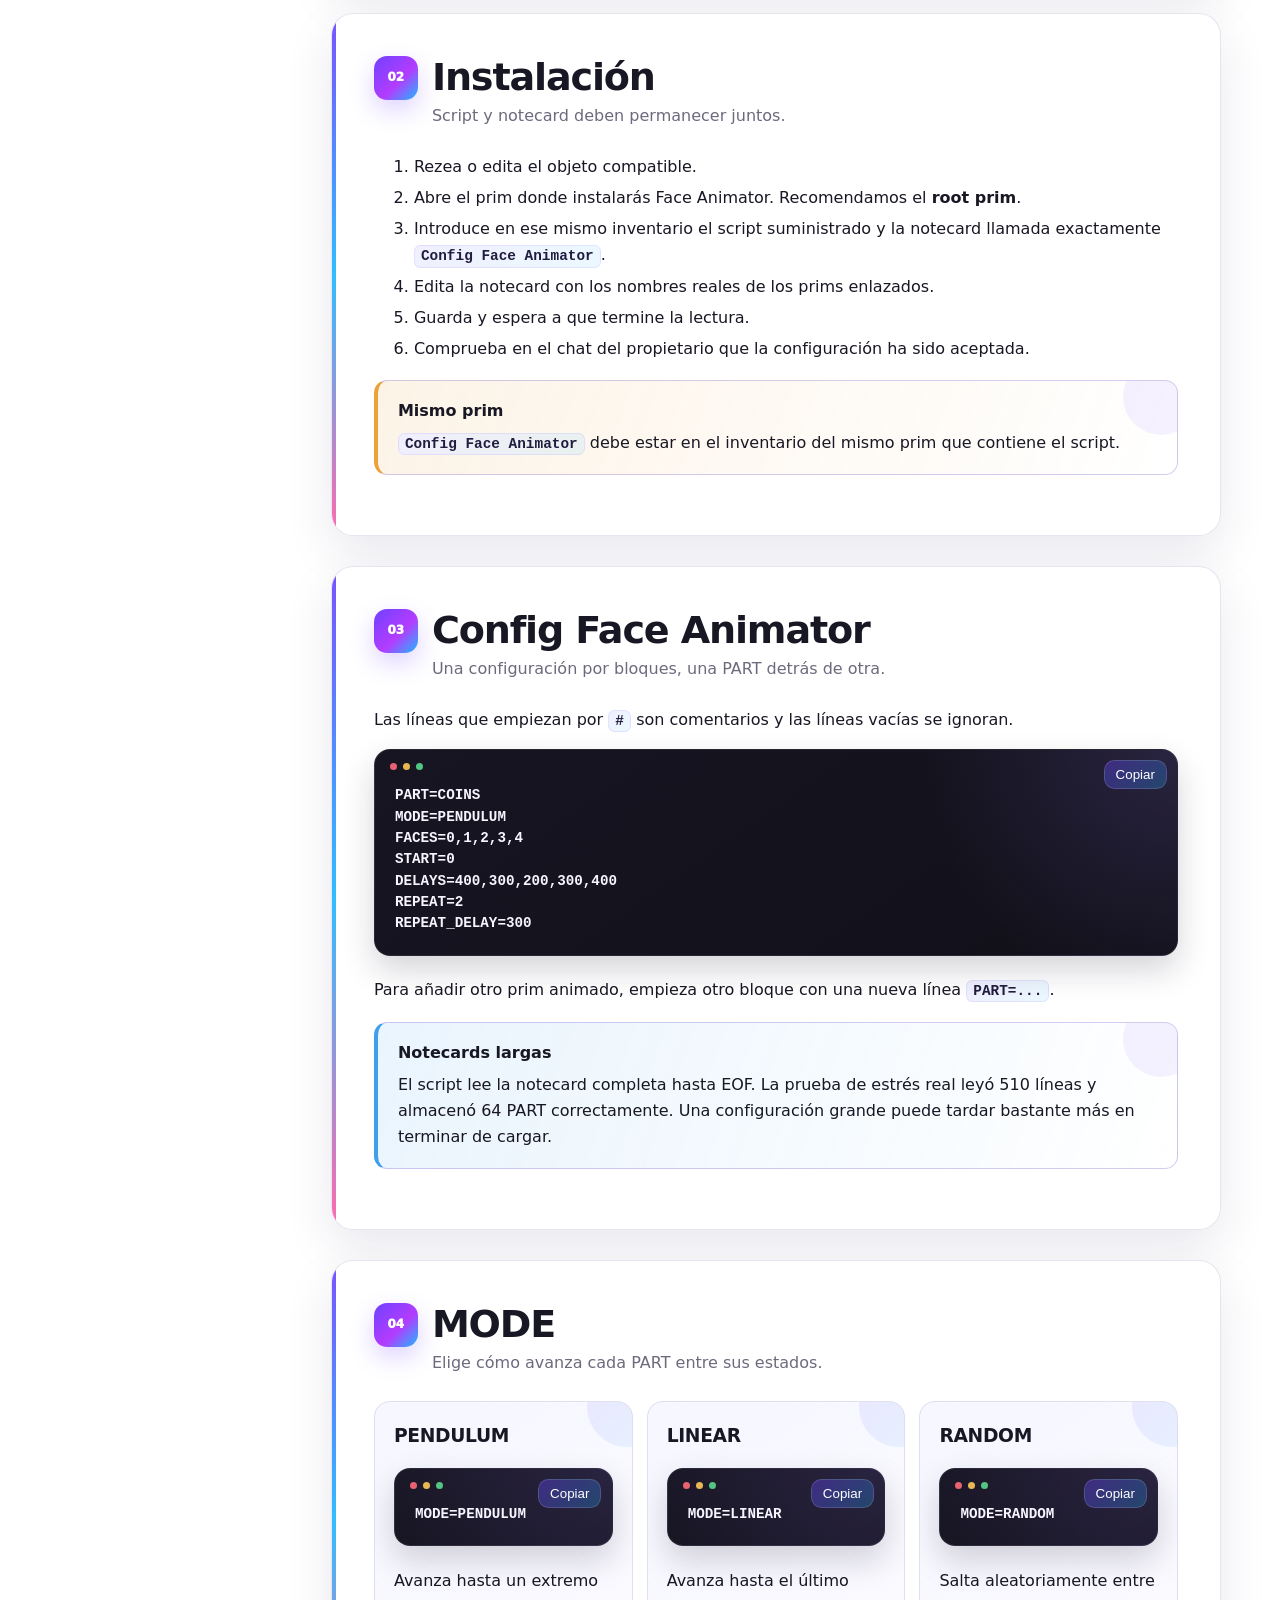
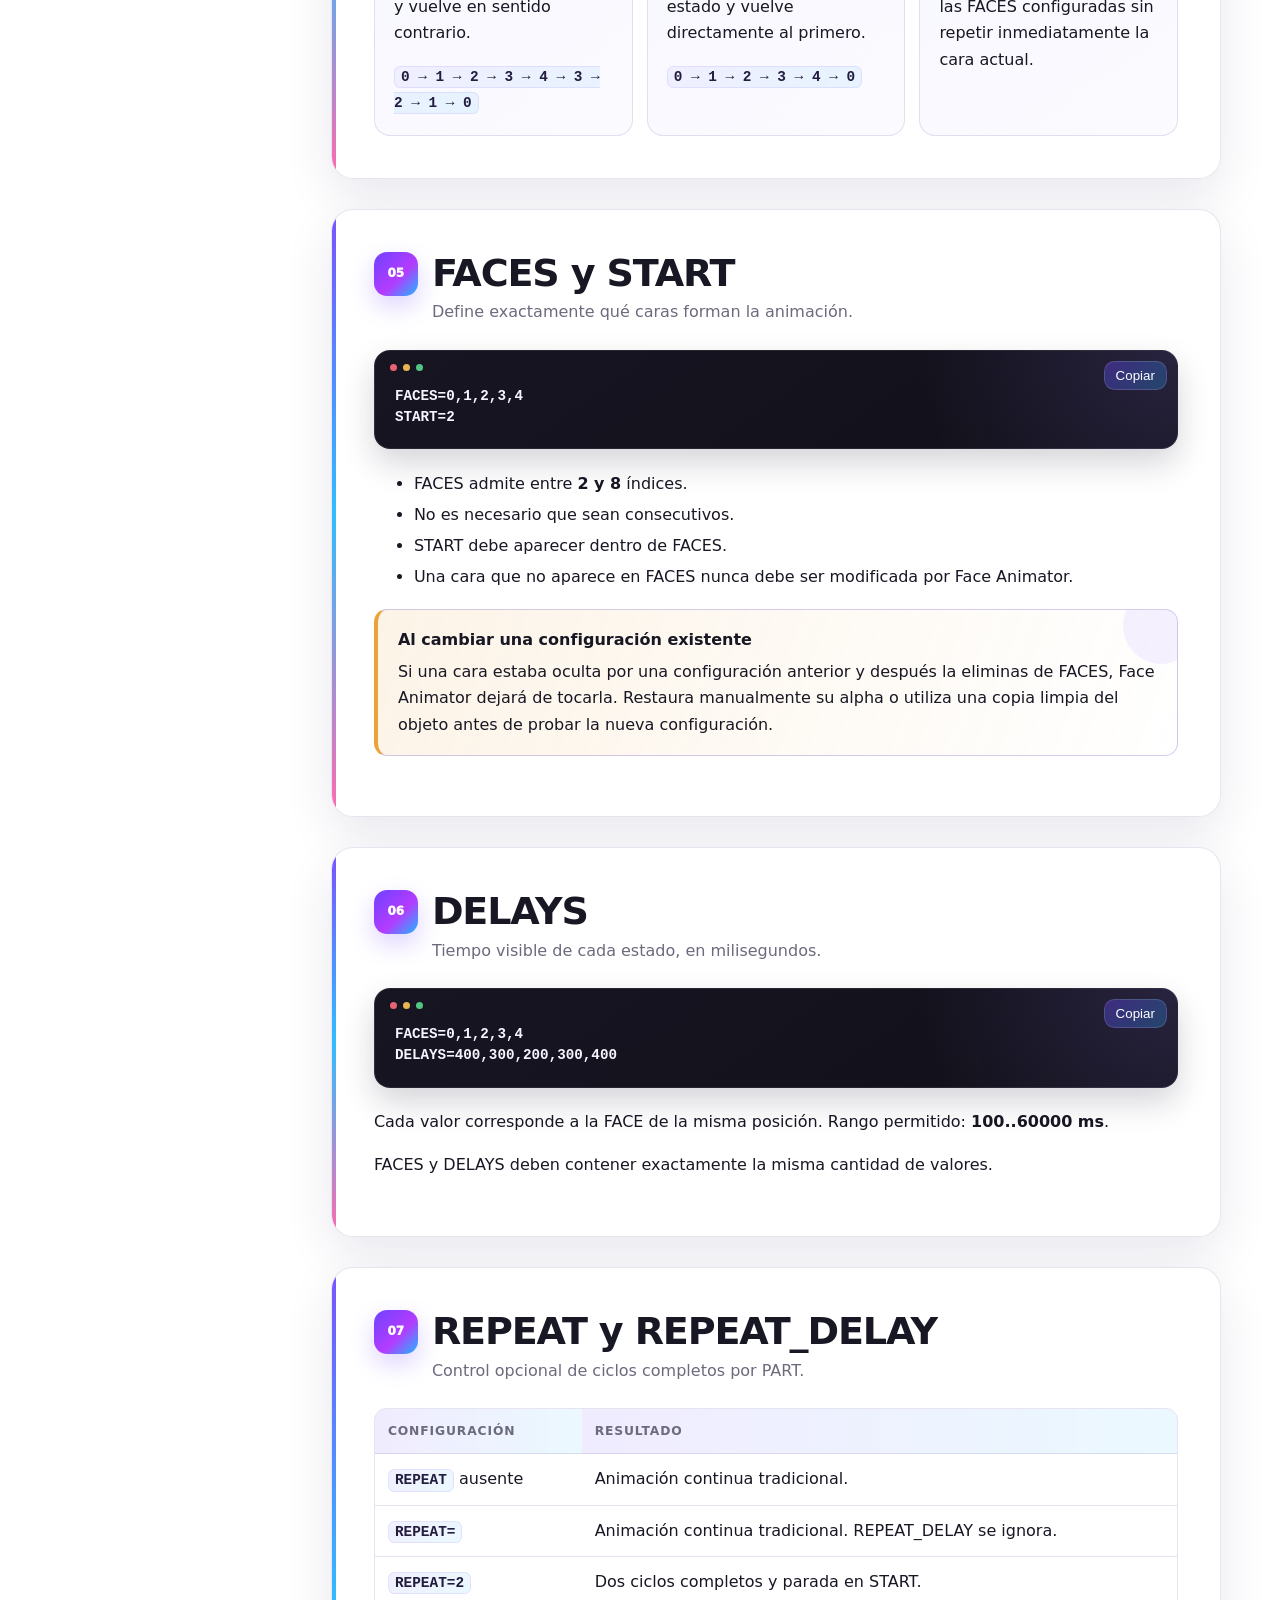
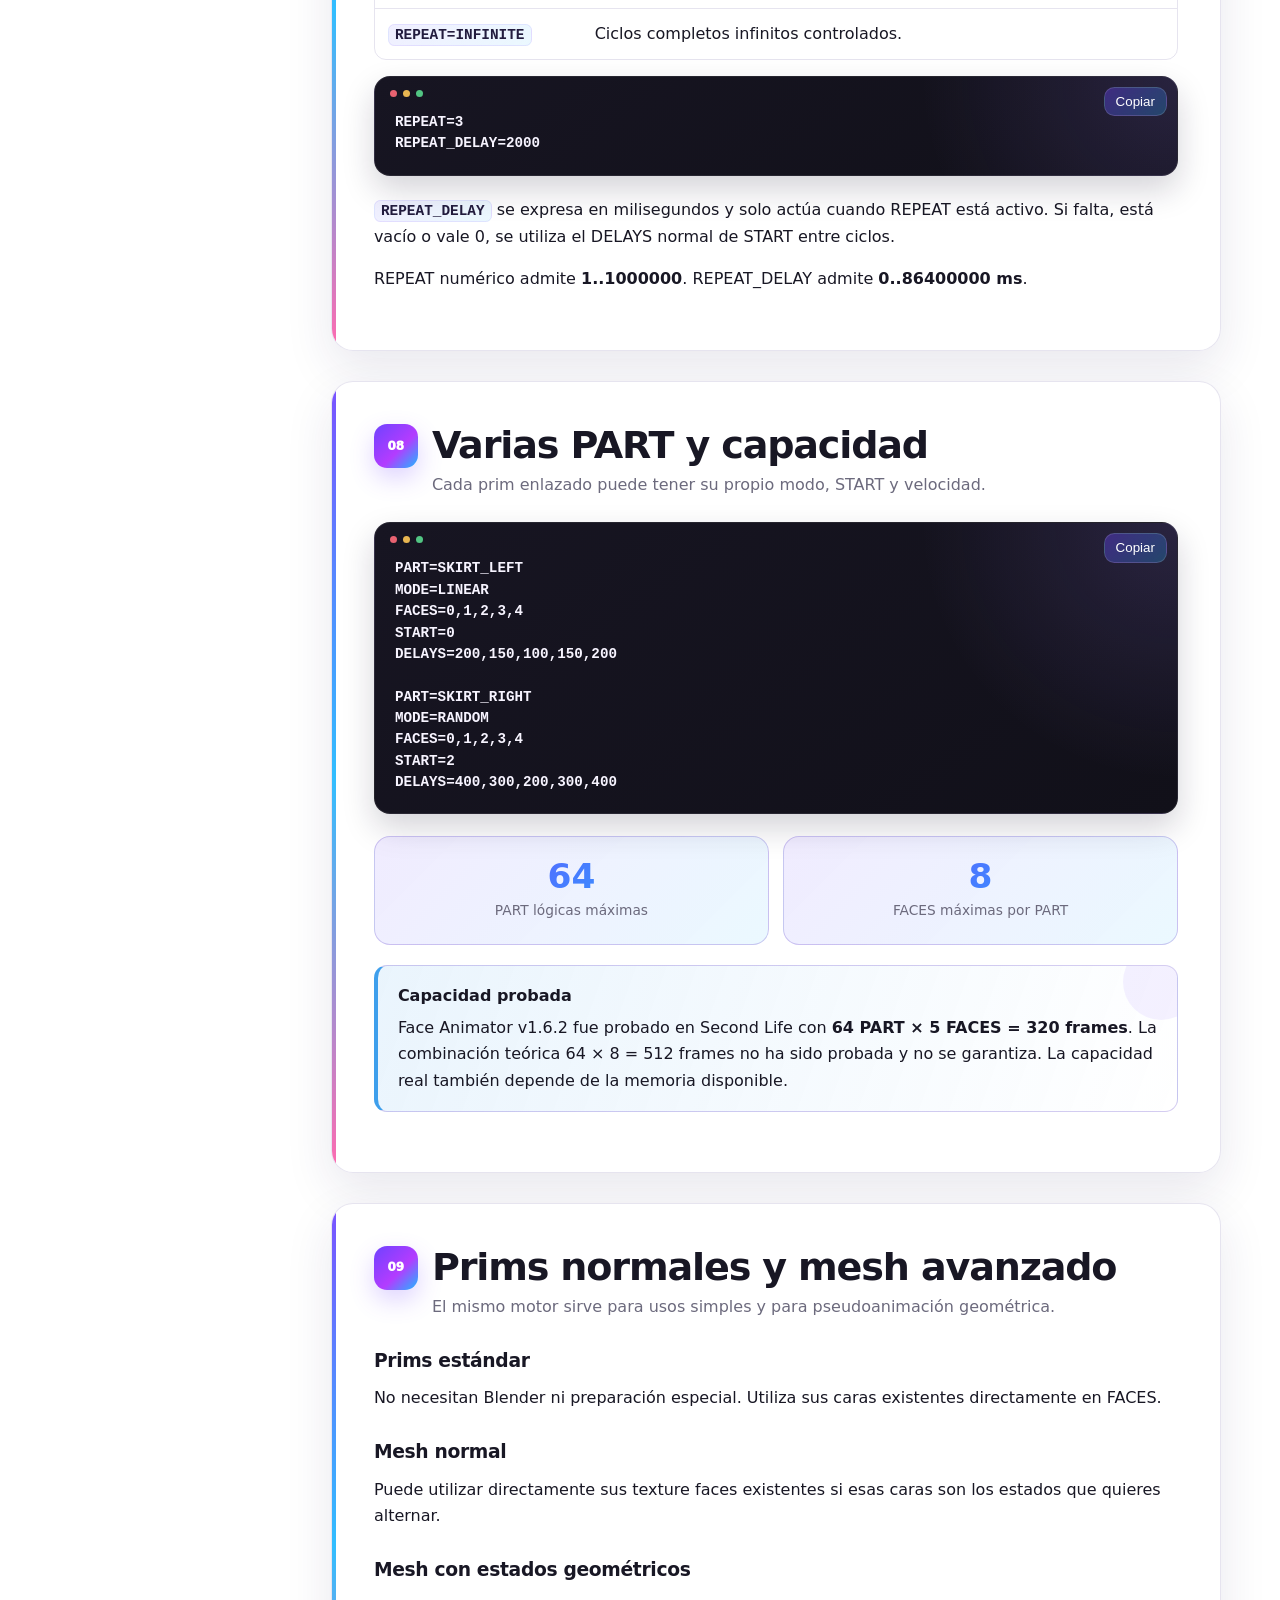
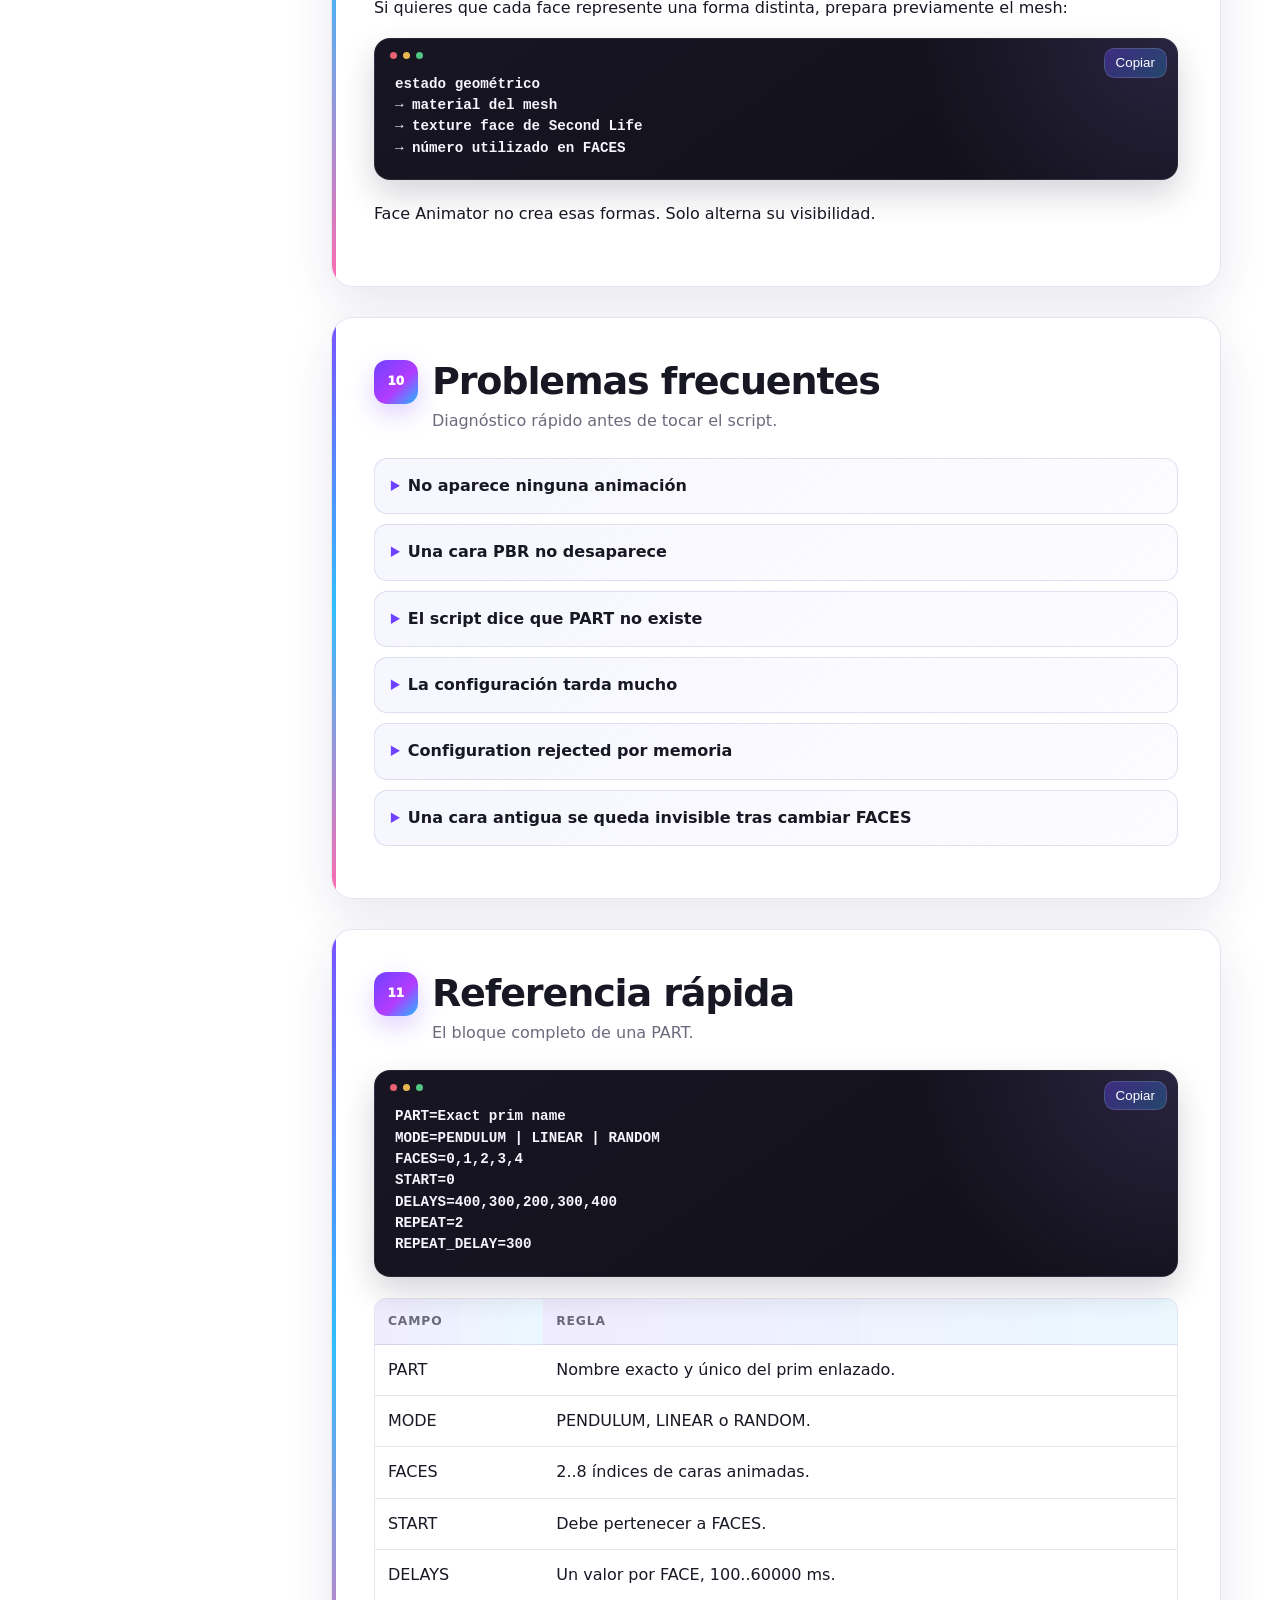
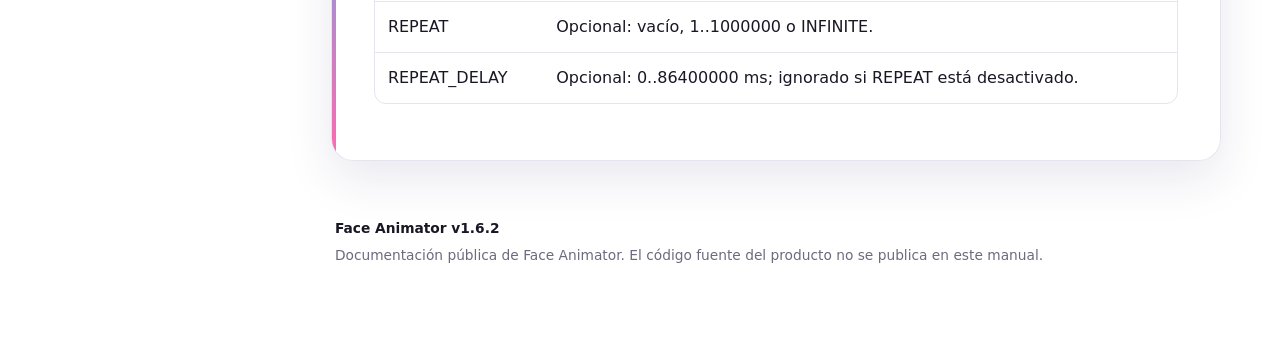
==== commit 7441ce85: "Amplía Face Animator a prims estándar y mesh" ====
--- a/docs/index.html
+++ b/docs/index.html
@@ -64,29 +64,30 @@
   <div class="hero-copy">
     <span class="eyebrow">Second Life · documentación oficial del producto</span>
     <h1>Face Animator</h1>
-    <p class="lead">Animación visual para meshes preparados con varios estados geométricos distribuidos entre texture faces.</p>
-    <div class="hero-actions"><a class="button primary" href="#compatibilidad">Comprobar compatibilidad</a><a class="button ghost" href="#referencia">Referencia rápida</a></div>
-    <div class="badges"><span>PENDULUM</span><span>LINEAR</span><span>RANDOM</span><span>Hasta 64 PART</span></div>
+    <p class="lead">Un sistema configurable para animar la visibilidad de caras en prims normales, objetos enlazados y mesh de Second Life.</p>
+    <div class="hero-actions"><a class="button primary" href="#compatibilidad">Cómo funciona</a><a class="button ghost" href="#referencia">Referencia rápida</a></div>
+    <div class="badges"><span>Prims estándar</span><span>Mesh</span><span>PENDULUM · LINEAR · RANDOM</span><span>Hasta 64 PART</span></div>
   </div>
   <div class="hero-card">
-    <h3>Antes de empezar</h3>
+    <h3>Dos formas de usarlo</h3>
     <ul class="check-list">
-      <li>El mesh debe estar preparado específicamente para este sistema.</li>
-      <li>Cada estado visual debe ocupar una texture face distinta.</li>
-      <li>Máximo 8 texture faces por prim mesh.</li>
-      <li>Las caras PBR no funcionan con el método actual de visibilidad.</li>
+      <li>Prims normales: anima directamente sus caras existentes.</li>
+      <li>Mesh: anima directamente sus texture faces existentes.</li>
+      <li>Mesh avanzado: cada face puede representar una geometría preconstruida diferente.</li>
+      <li>Face Animator no deforma geometría; controla visibilidad.</li>
     </ul>
   </div>
 </section>
 
 <section id="compatibilidad" class="doc-section searchable">
-  <div class="section-heading"><span class="step">01</span><div><h2>¿Es compatible mi mesh?</h2><p>Esta comprobación es obligatoria antes de instalar el script.</p></div></div>
-  <div class="callout danger"><strong>Face Animator no anima cualquier mesh.</strong><p>El objeto debe haberse creado con varios estados geométricos ya presentes dentro del mismo prim mesh y asignados a materiales / texture faces separados.</p></div>
+  <div class="section-heading"><span class="step">01</span><div><h2>¿Qué objetos puede animar?</h2><p>Face Animator trabaja con las caras numeradas de los prims de Second Life.</p></div></div>
+  <div class="callout info"><strong>No está limitado a mesh.</strong><p>Los prims estándar pueden utilizar directamente sus caras normales como estados de animación. Esta capacidad fue probada en Second Life con tres cajas normales enlazadas.</p></div>
   <div class="two-col">
-    <div><h3>Compatible</h3><ul><li>Ropa, accesorios o efectos creados expresamente con estados separados.</li><li>Entre 2 y 8 FACES configuradas por PART.</li><li>Caras legacy / Blinn-Phong para la visibilidad por alpha.</li><li>Prims enlazados con nombres únicos.</li></ul></div>
-    <div><h3>No compatible</h3><ul><li>Un mesh normal con una sola geometría esperando que el script la deforme.</li><li>Animación por huesos, rigging o keyframes de Blender.</li><li>Caras PBR si se espera que desaparezcan con este sistema.</li><li>Dos prims configurados con el mismo nombre.</li></ul></div>
-  </div>
-  <p>Second Life admite hasta <strong>8 texture faces por prim mesh</strong>. Ese límite se aplica a cada prim individual, no al linkset completo.</p>
+    <div><h3>Uso directo</h3><ul><li>Cajas, cilindros, prismas y otros prims estándar.</li><li>Varios prims normales enlazados.</li><li>Mesh que ya tenga las texture faces que quieres alternar.</li><li>Combinaciones de prims estándar y mesh.</li></ul></div>
+    <div><h3>Mesh preparado especialmente</h3><p>Solo es necesario cuando quieres que distintas formas geométricas preconstruidas actúen como frames. Cada forma debe pertenecer a un material / texture face separado.</p></div>
+  </div>
+  <div class="callout warning"><strong>Qué no hace</strong><p>Face Animator no mueve vértices ni deforma objetos. Muestra y oculta las FACES configuradas.</p></div>
+  <p>La versión actual controla alpha legacy / Blinn-Phong. Las caras con material PBR no son compatibles con este mecanismo de visibilidad.</p>
 </section>
 
 <section id="instalacion" class="doc-section searchable">
@@ -173,13 +174,18 @@
 </section>
 
 <section id="mesh" class="doc-section searchable">
-  <div class="section-heading"><span class="step">09</span><div><h2>Cómo debe prepararse el mesh</h2><p>La geometría animada se crea antes de llegar a Second Life.</p></div></div>
-  <p>Modelo mental:</p>
+  <div class="section-heading"><span class="step">09</span><div><h2>Prims normales y mesh avanzado</h2><p>El mismo motor sirve para usos simples y para pseudoanimación geométrica.</p></div></div>
+  <h3>Prims estándar</h3>
+  <p>No necesitan Blender ni preparación especial. Utiliza sus caras existentes directamente en FACES.</p>
+  <h3>Mesh normal</h3>
+  <p>Puede utilizar directamente sus texture faces existentes si esas caras son los estados que quieres alternar.</p>
+  <h3>Mesh con estados geométricos</h3>
+  <p>Si quieres que cada face represente una forma distinta, prepara previamente el mesh:</p>
   <pre><code>estado geométrico
 → material del mesh
 → texture face de Second Life
 → número utilizado en FACES</code></pre>
-  <ul><li>Cada posición visual que deba aparecer/desaparecer necesita su propio material / texture face.</li><li>La geometría estática debe quedar en una cara separada y fuera de FACES.</li><li>No presupongas el número final de las faces después del upload: compruébalo dentro de Second Life.</li></ul>
+  <p>Face Animator no crea esas formas. Solo alterna su visibilidad.</p>
 </section>
 
 <section id="problemas" class="doc-section searchable">
@@ -215,6 +221,6 @@
       <footer class="site-footer"><strong>Face Animator v1.6.2</strong><span>Documentación pública de Face Animator. El código fuente del producto no se publica en este manual.</span></footer>
     </main>
   </div>
-  <script src="./app.js?v=face-animator-20261009-2"></script>
+  <script src="./app.js?v=face-animator-20261009-3"></script>
 </body>
 </html>
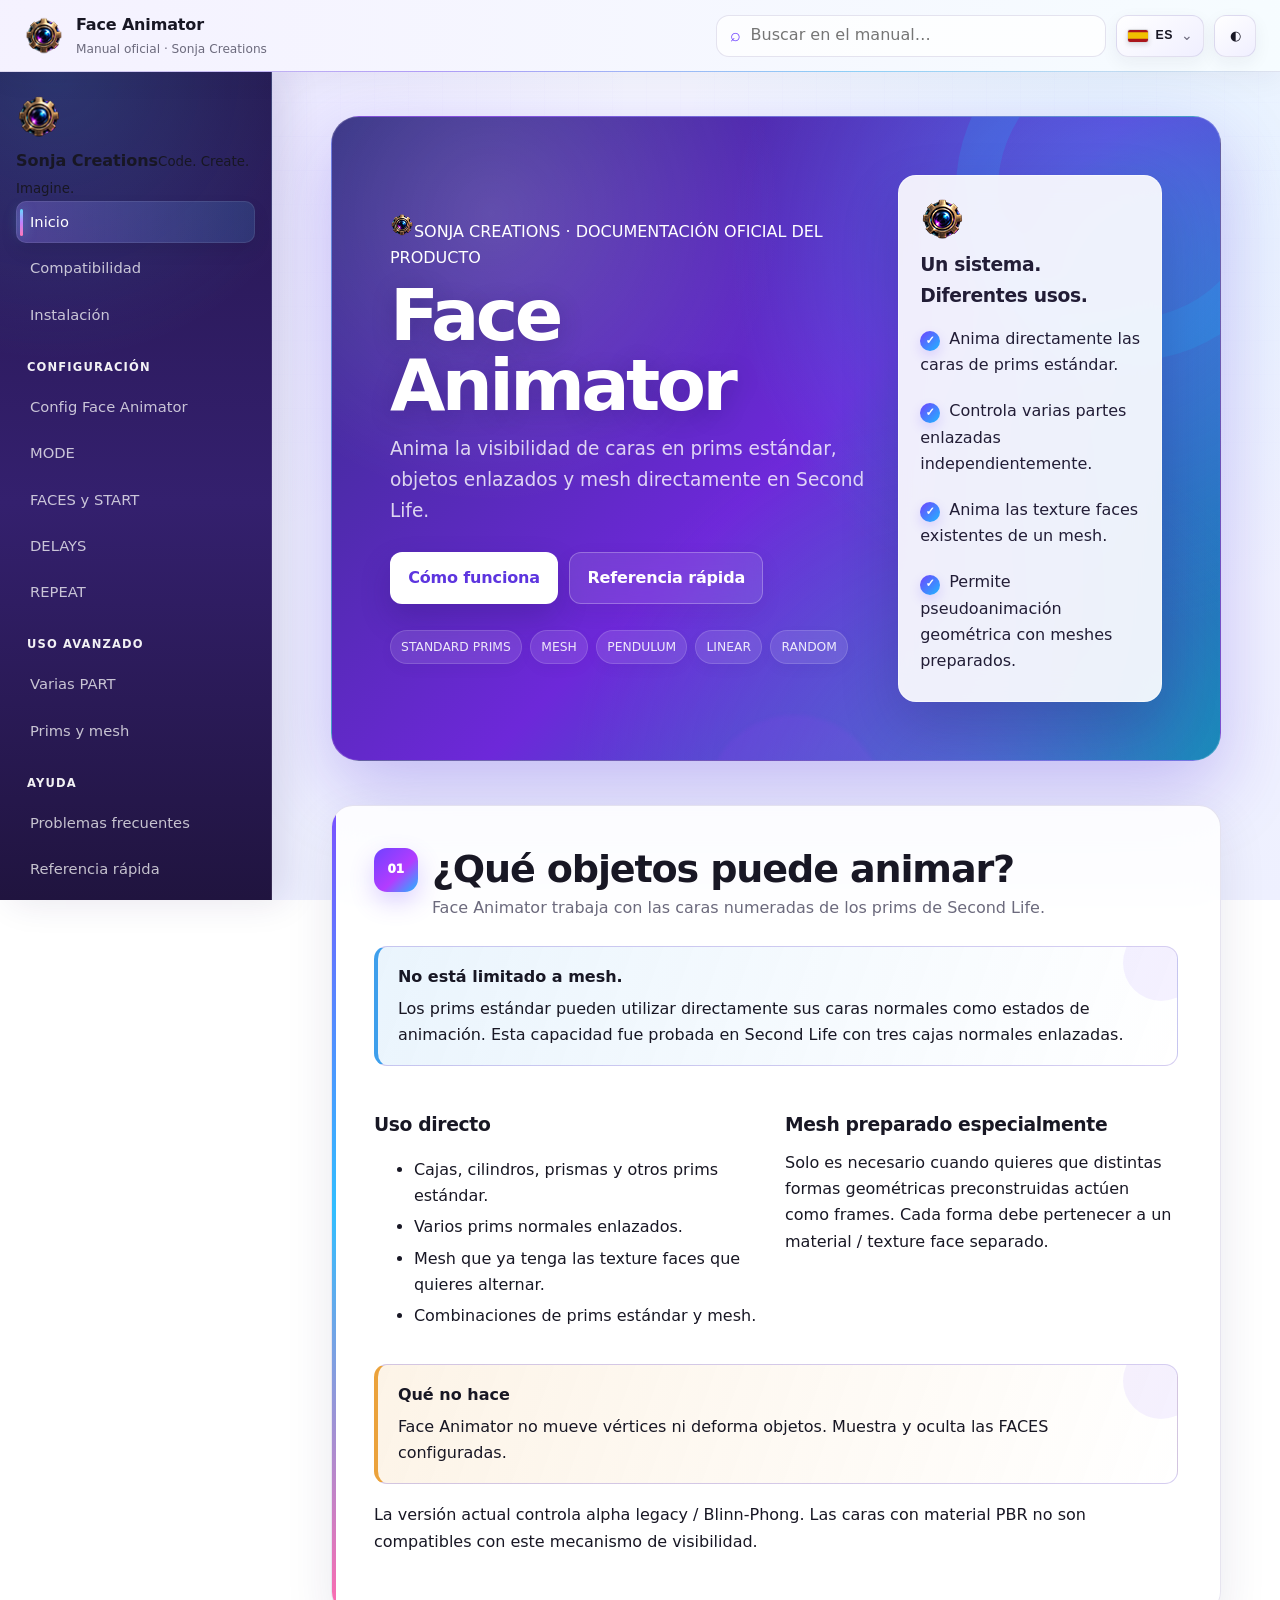
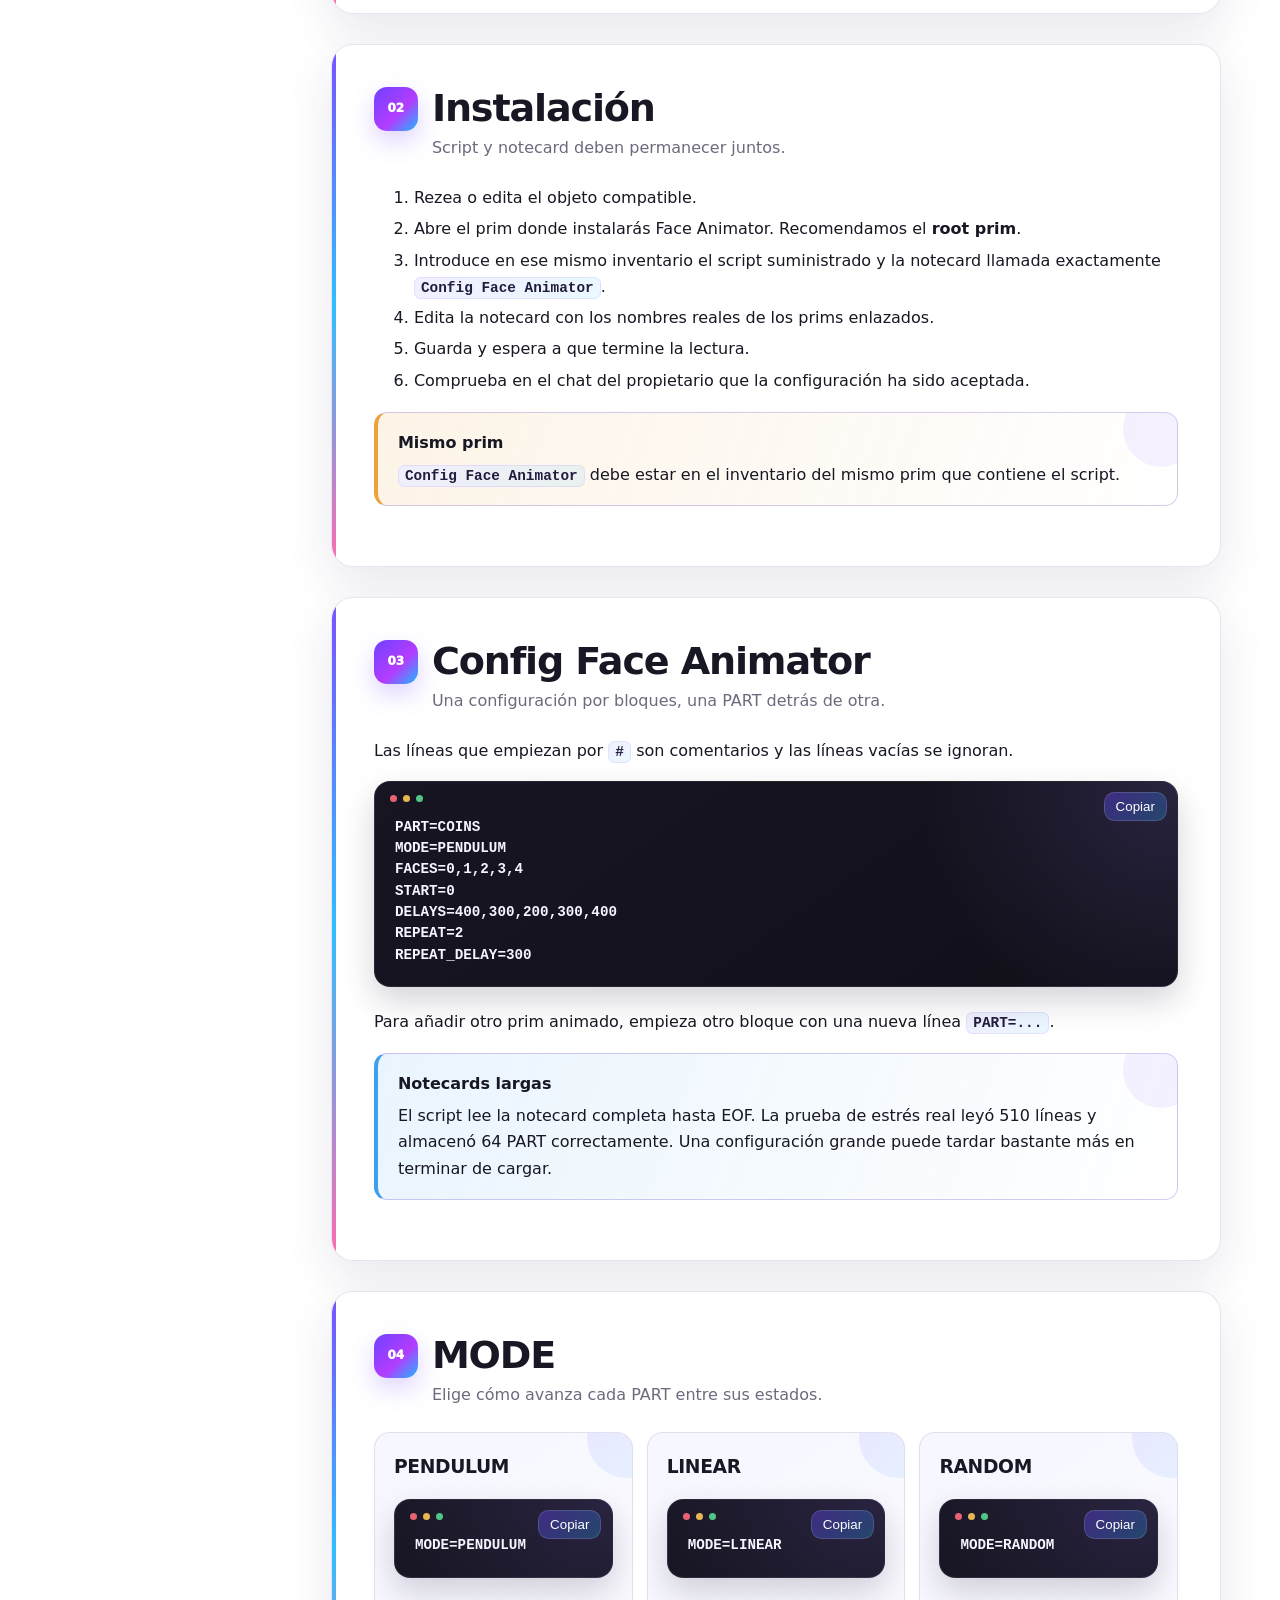
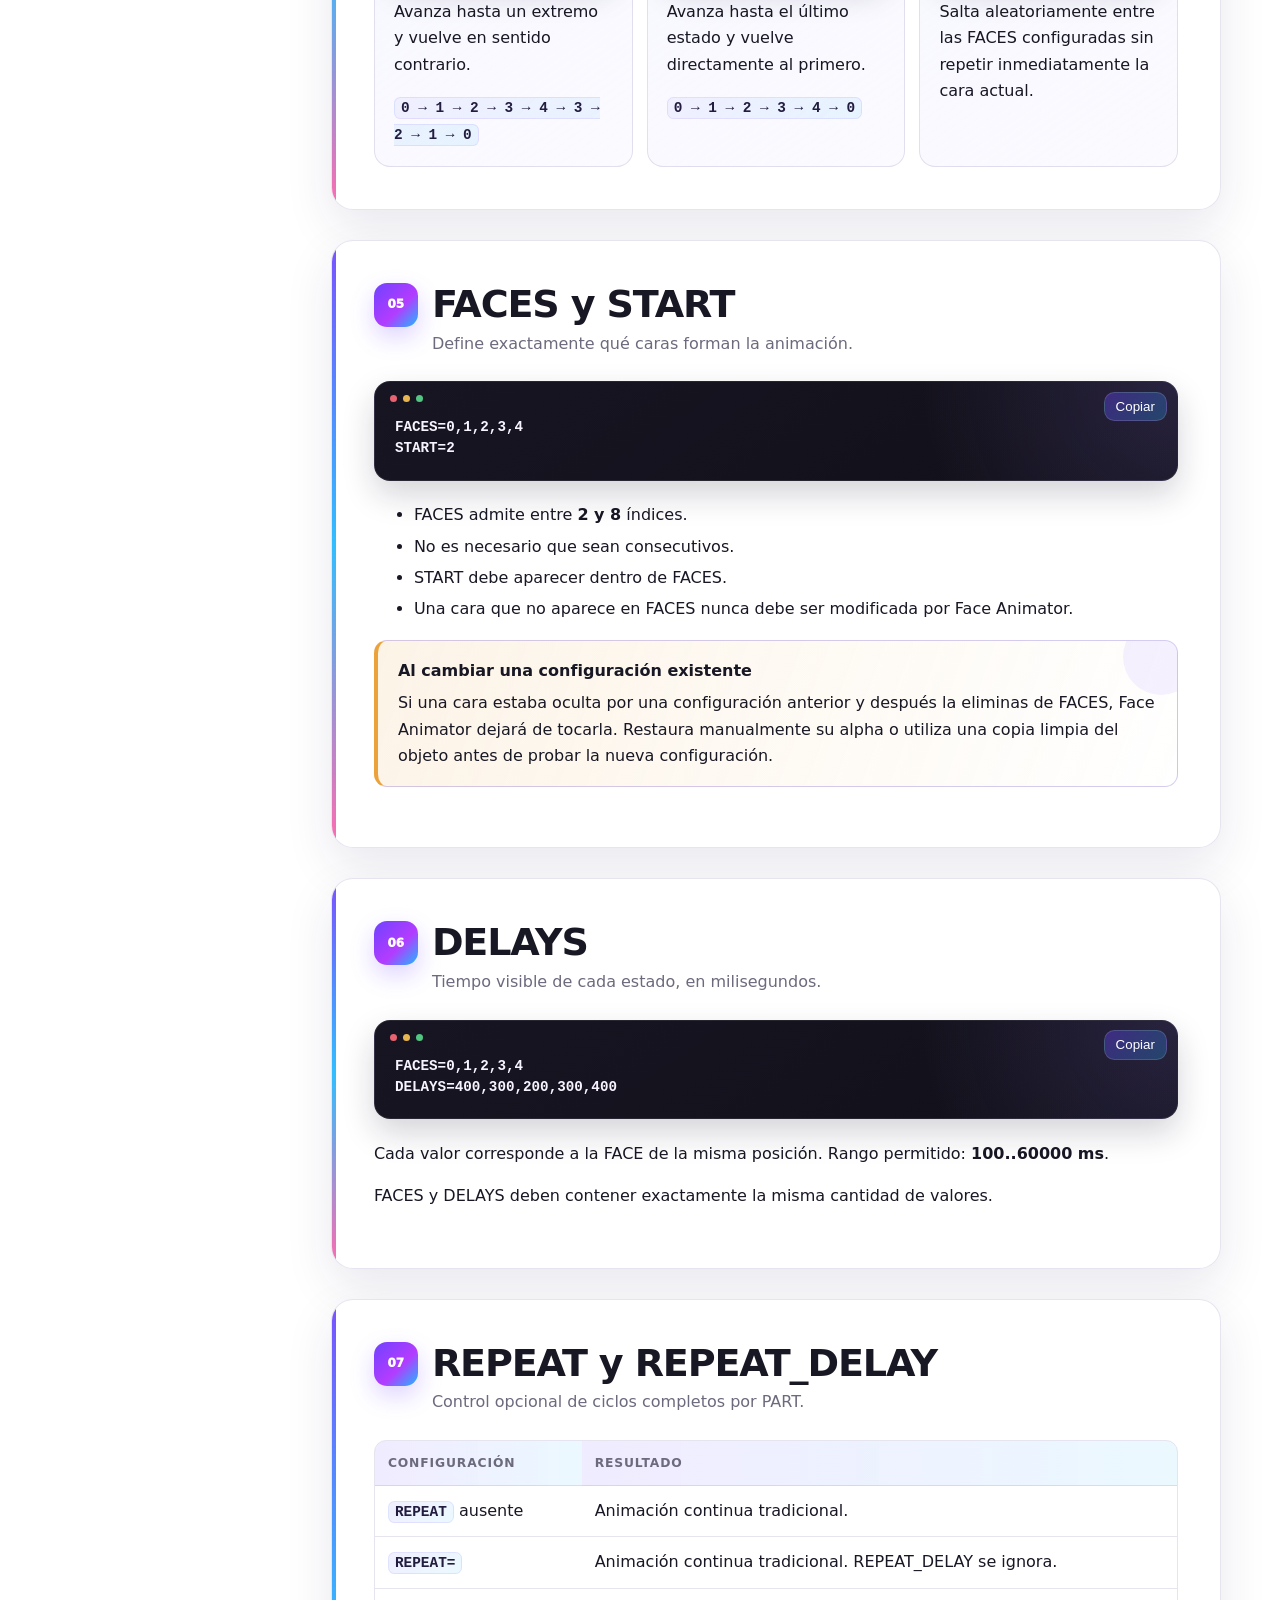
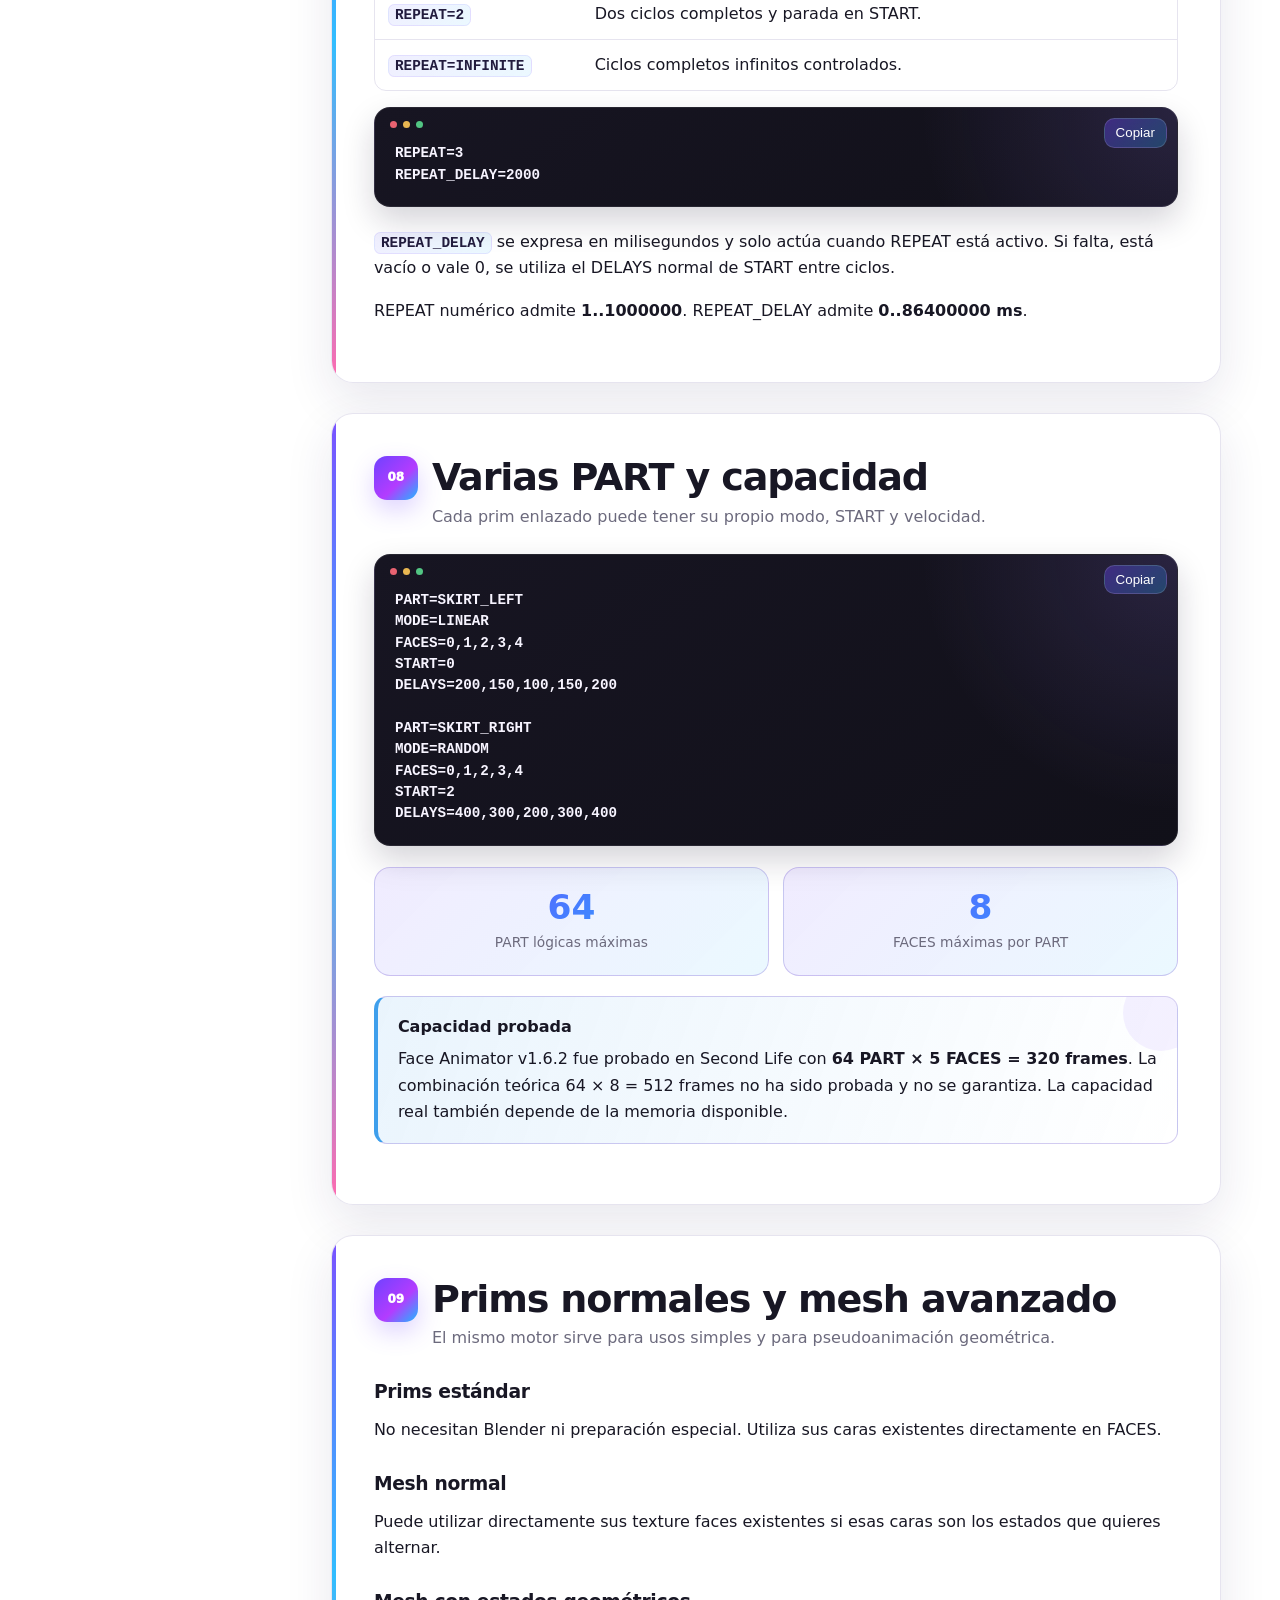
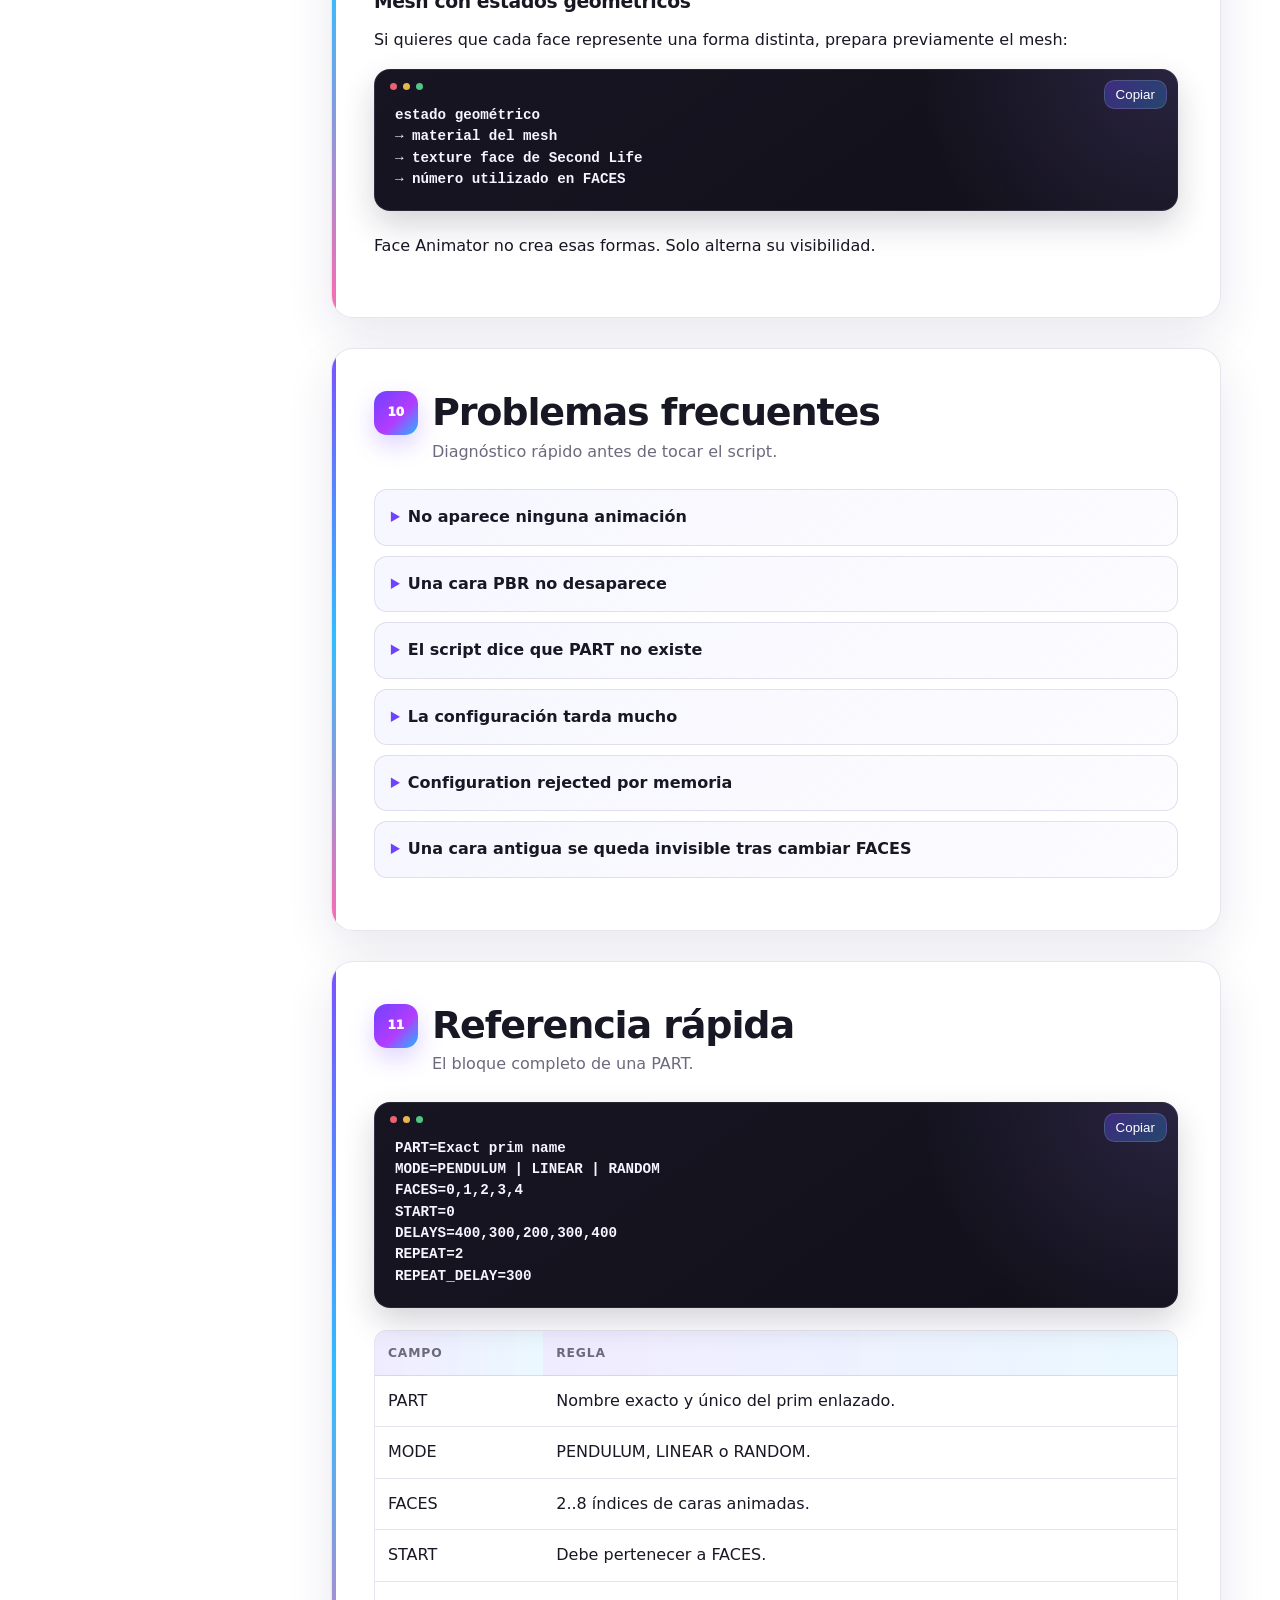
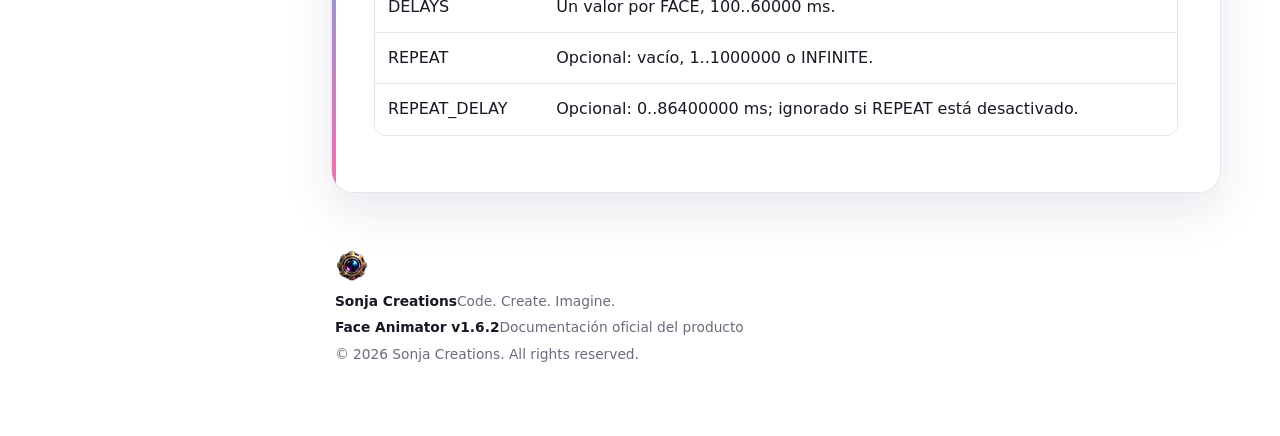
==== commit bd163a1d: "Aplica branding de Sonja Creations al manual" ====
--- a/docs/index.html
+++ b/docs/index.html
@@ -3,17 +3,19 @@
 <head>
   <meta charset="utf-8">
   <meta name="viewport" content="width=device-width,initial-scale=1">
-  <meta name="description" content="Manual de usuario de Face Animator v1.6.2 para Second Life.">
-  <meta name="theme-color" content="#5745d8">
-  <title>Face Animator · Manual de usuario</title>
-  <link rel="stylesheet" href="./styles.css?v=face-animator-20261009-1">
+  <meta name="description" content="Manual oficial de Face Animator para Second Life, publicado por Sonja Creations.">
+  <meta name="theme-color" content="#18283D">
+  <title>Face Animator · Sonja Creations</title>
+  <link rel="icon" type="image/png" href="./assets/brand/icono2.png">
+  <link rel="apple-touch-icon" href="./assets/brand/icono2.png">
+  <link rel="stylesheet" href="./styles.css?v=sonja-creations-20261009-1">
 </head>
 <body>
   <header class="topbar">
     <button class="icon-button mobile-only" id="menuButton" aria-label="Menu">☰</button>
-    <a class="brand" href="#inicio" aria-label="Face Animator">
-      <span class="brand-mark">FA</span>
-      <span><strong>Face Animator</strong><small>Manual de usuario · Second Life</small></span>
+    <a class="brand brand-sonja" href="#inicio" aria-label="Face Animator by Sonja Creations">
+      <img class="brand-icon" src="./assets/brand/icono2.png" alt="" width="40" height="40">
+      <span><strong>Face Animator</strong><small>Manual oficial · Sonja Creations</small></span>
     </a>
     <div class="top-actions">
       <label class="search">
@@ -40,6 +42,10 @@
   </header>
   <div class="layout">
     <aside class="sidebar" id="sidebar">
+      <div class="sidebar-brand">
+        <img src="./assets/brand/icono2.png" alt="" width="46" height="46">
+        <div><strong>Sonja Creations</strong><small>Code. Create. Imagine.</small></div>
+      </div>
       <nav>
 <a href="#inicio">Inicio</a>
 <a href="#compatibilidad">Compatibilidad</a>
@@ -52,7 +58,7 @@
 <a href="#repeat">REPEAT</a>
 <div class="nav-group">Uso avanzado</div>
 <a href="#varias-partes">Varias PART</a>
-<a href="#mesh">Preparar el mesh</a>
+<a href="#mesh">Prims y mesh</a>
 <div class="nav-group">Ayuda</div>
 <a href="#problemas">Problemas frecuentes</a>
 <a href="#referencia">Referencia rápida</a></nav>
@@ -60,21 +66,22 @@
     </aside>
     <main class="content" id="content">
       
-<section id="inicio" class="hero searchable">
+<section id="inicio" class="hero hero-sonja searchable">
   <div class="hero-copy">
-    <span class="eyebrow">Second Life · documentación oficial del producto</span>
+    <div class="sonja-kicker"><img src="./assets/brand/icono2.png" alt="" width="24" height="24"><span>SONJA CREATIONS · DOCUMENTACIÓN OFICIAL DEL PRODUCTO</span></div>
     <h1>Face Animator</h1>
-    <p class="lead">Un sistema configurable para animar la visibilidad de caras en prims normales, objetos enlazados y mesh de Second Life.</p>
+    <p class="lead">Anima la visibilidad de caras en prims estándar, objetos enlazados y mesh directamente en Second Life.</p>
     <div class="hero-actions"><a class="button primary" href="#compatibilidad">Cómo funciona</a><a class="button ghost" href="#referencia">Referencia rápida</a></div>
-    <div class="badges"><span>Prims estándar</span><span>Mesh</span><span>PENDULUM · LINEAR · RANDOM</span><span>Hasta 64 PART</span></div>
-  </div>
-  <div class="hero-card">
-    <h3>Dos formas de usarlo</h3>
+    <div class="badges"><span>STANDARD PRIMS</span><span>MESH</span><span>PENDULUM</span><span>LINEAR</span><span>RANDOM</span></div>
+  </div>
+  <div class="hero-card sonja-hero-card">
+    <div class="hero-brand-icon"><img src="./assets/brand/icono2.png" alt="Sonja Creations"></div>
+    <h3>Un sistema. Diferentes usos.</h3>
     <ul class="check-list">
-      <li>Prims normales: anima directamente sus caras existentes.</li>
-      <li>Mesh: anima directamente sus texture faces existentes.</li>
-      <li>Mesh avanzado: cada face puede representar una geometría preconstruida diferente.</li>
-      <li>Face Animator no deforma geometría; controla visibilidad.</li>
+      <li>Anima directamente las caras de prims estándar.</li>
+      <li>Controla varias partes enlazadas independientemente.</li>
+      <li>Anima las texture faces existentes de un mesh.</li>
+      <li>Permite pseudoanimación geométrica con meshes preparados.</li>
     </ul>
   </div>
 </section>
@@ -218,7 +225,11 @@
   </tbody></table>
 </section>
       <div id="noResults" class="no-results" hidden><h2>No hay coincidencias</h2></div>
-      <footer class="site-footer"><strong>Face Animator v1.6.2</strong><span>Documentación pública de Face Animator. El código fuente del producto no se publica en este manual.</span></footer>
+      <footer class="site-footer sonja-footer">
+        <div class="footer-brand"><img src="./assets/brand/icono2.png" alt="" width="34" height="34"><div><strong>Sonja Creations</strong><span>Code. Create. Imagine.</span></div></div>
+        <div class="footer-product"><strong>Face Animator v1.6.2</strong><span>Documentación oficial del producto</span></div>
+        <div class="footer-copy">© 2026 Sonja Creations. All rights reserved.</div>
+      </footer>
     </main>
   </div>
   <script src="./app.js?v=face-animator-20261009-3"></script>
